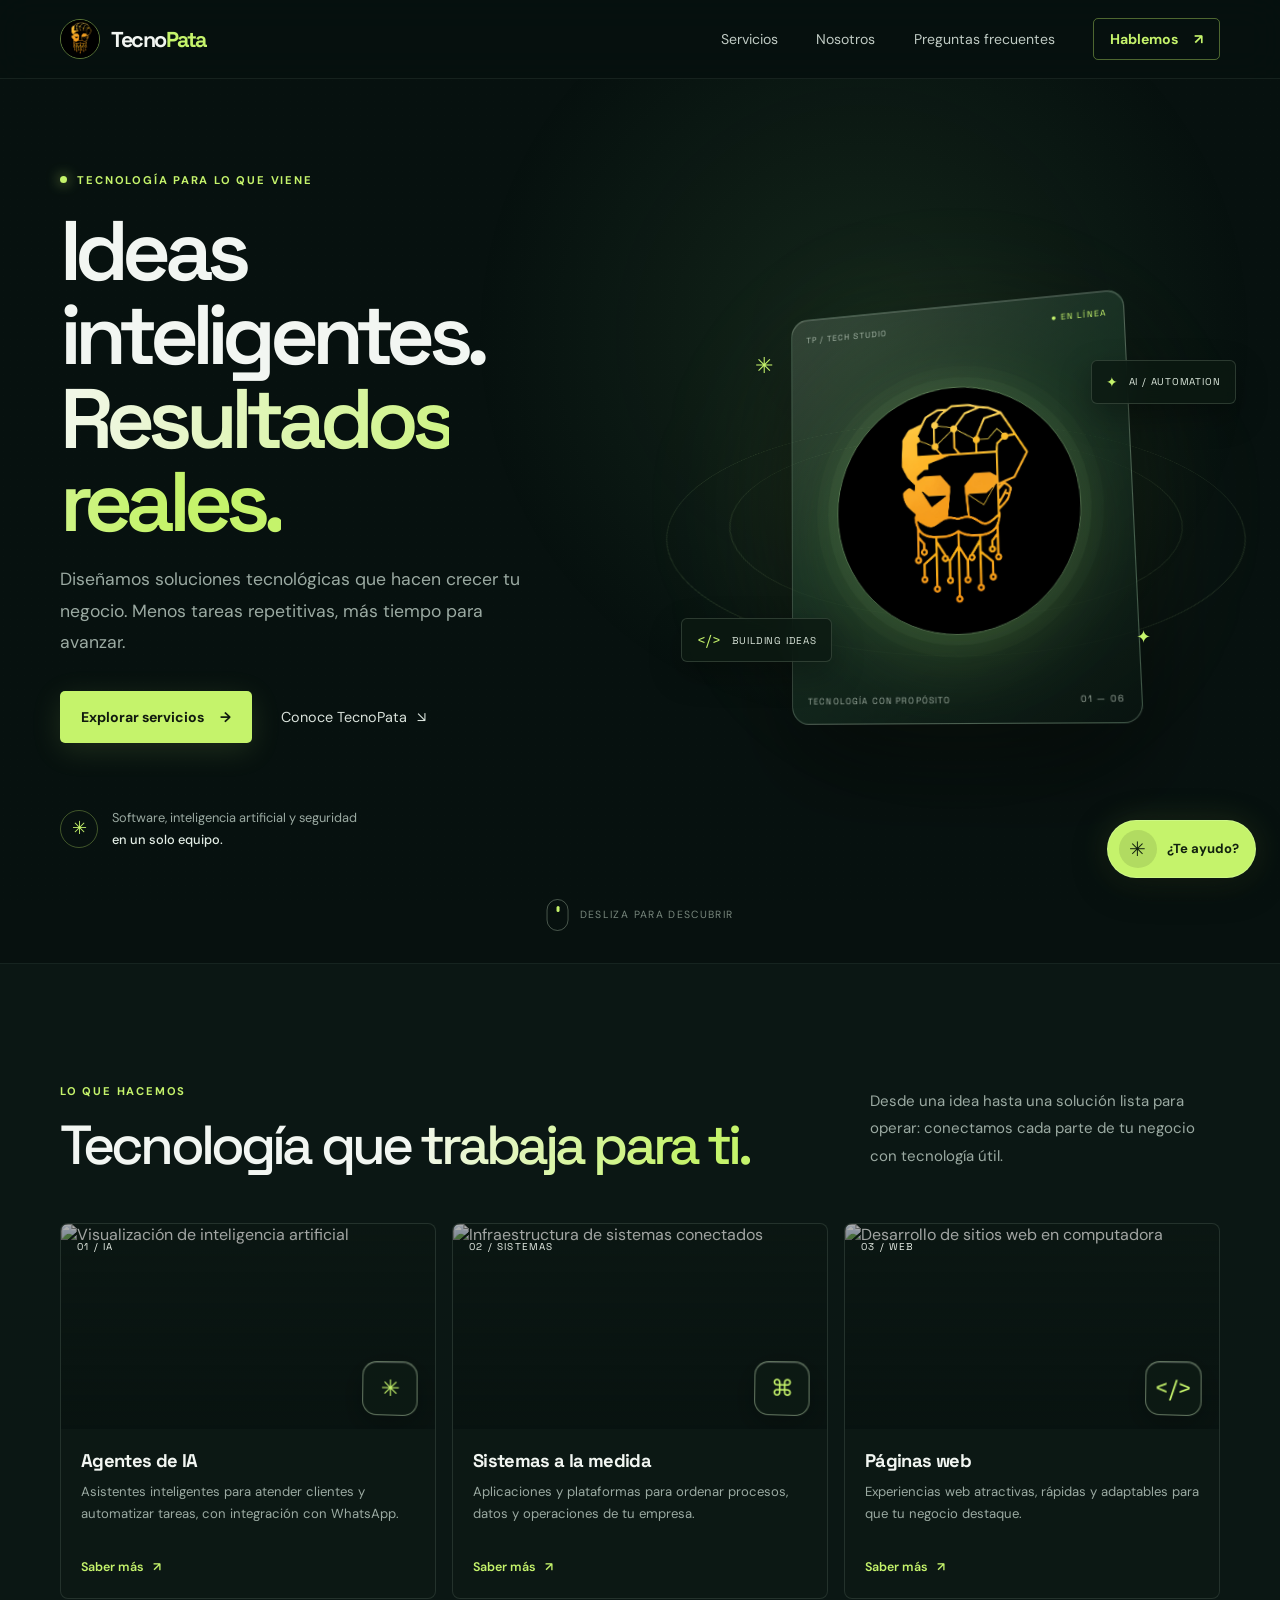
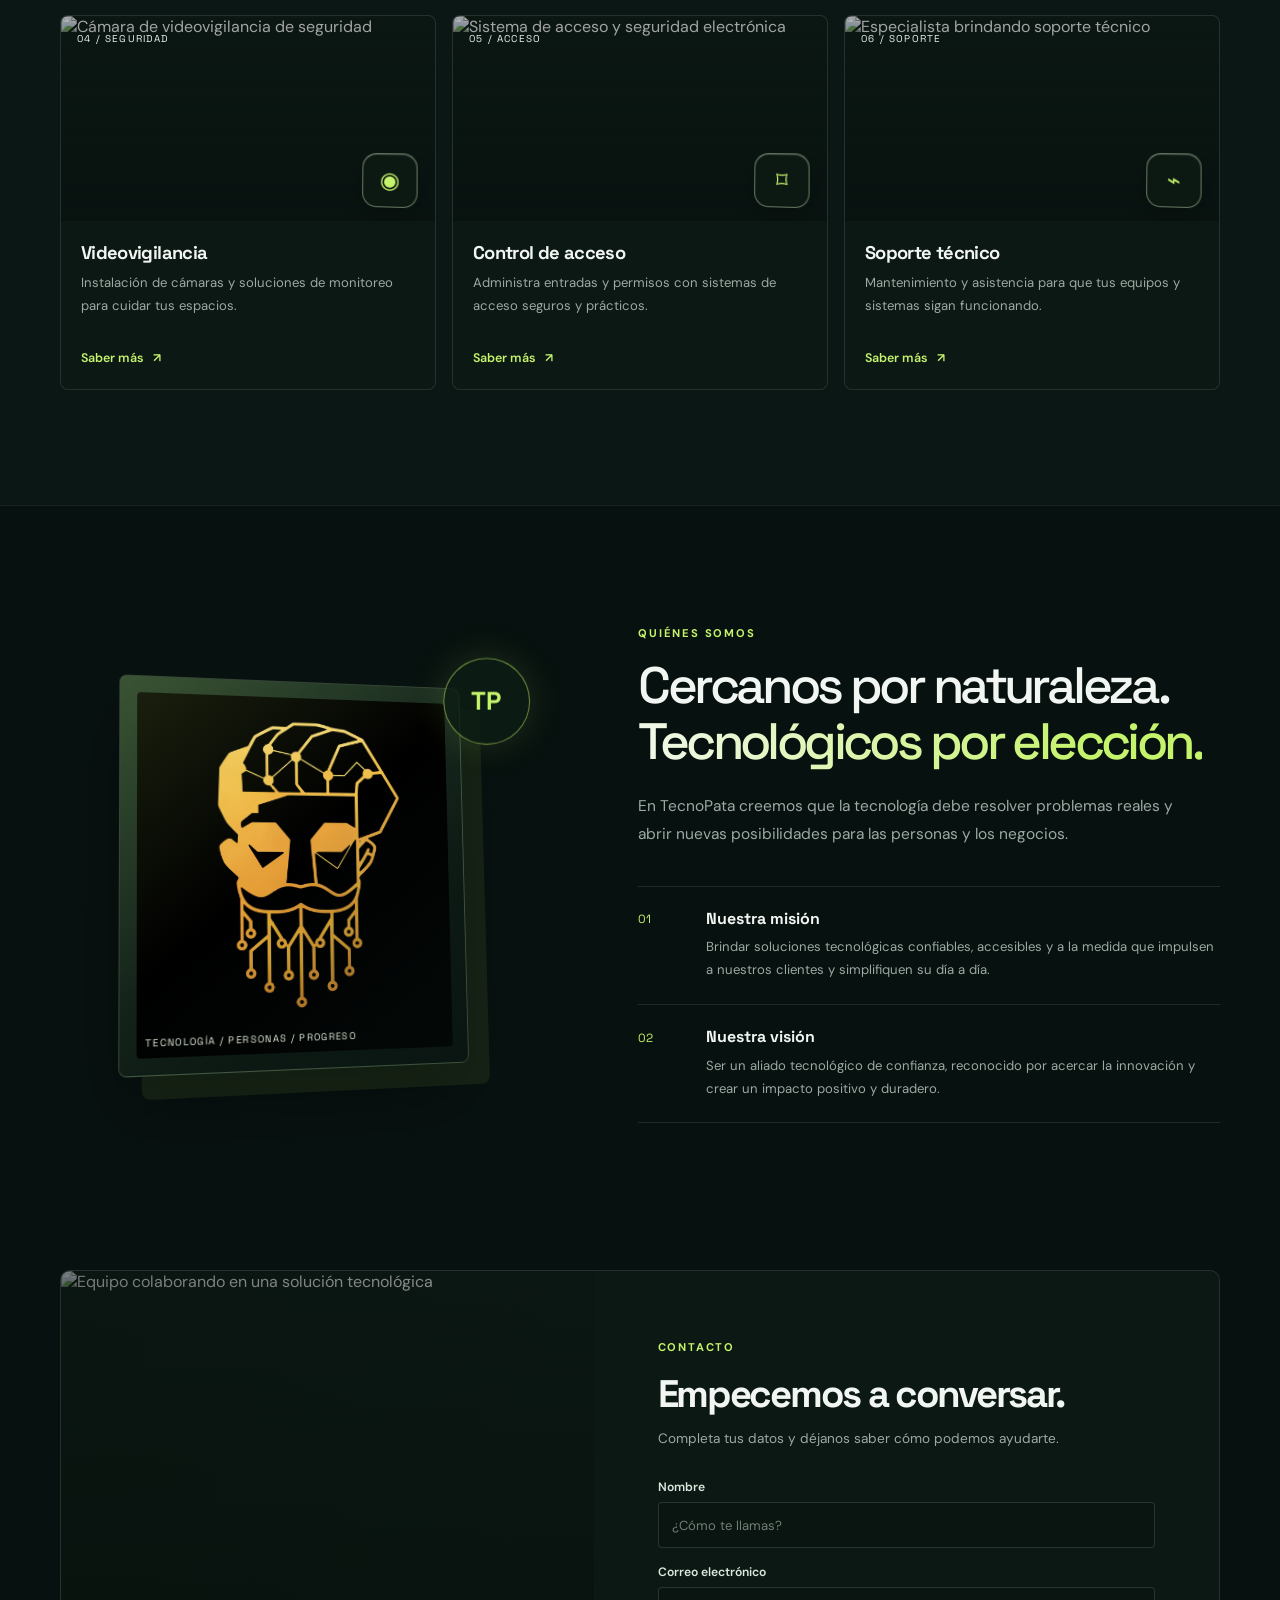
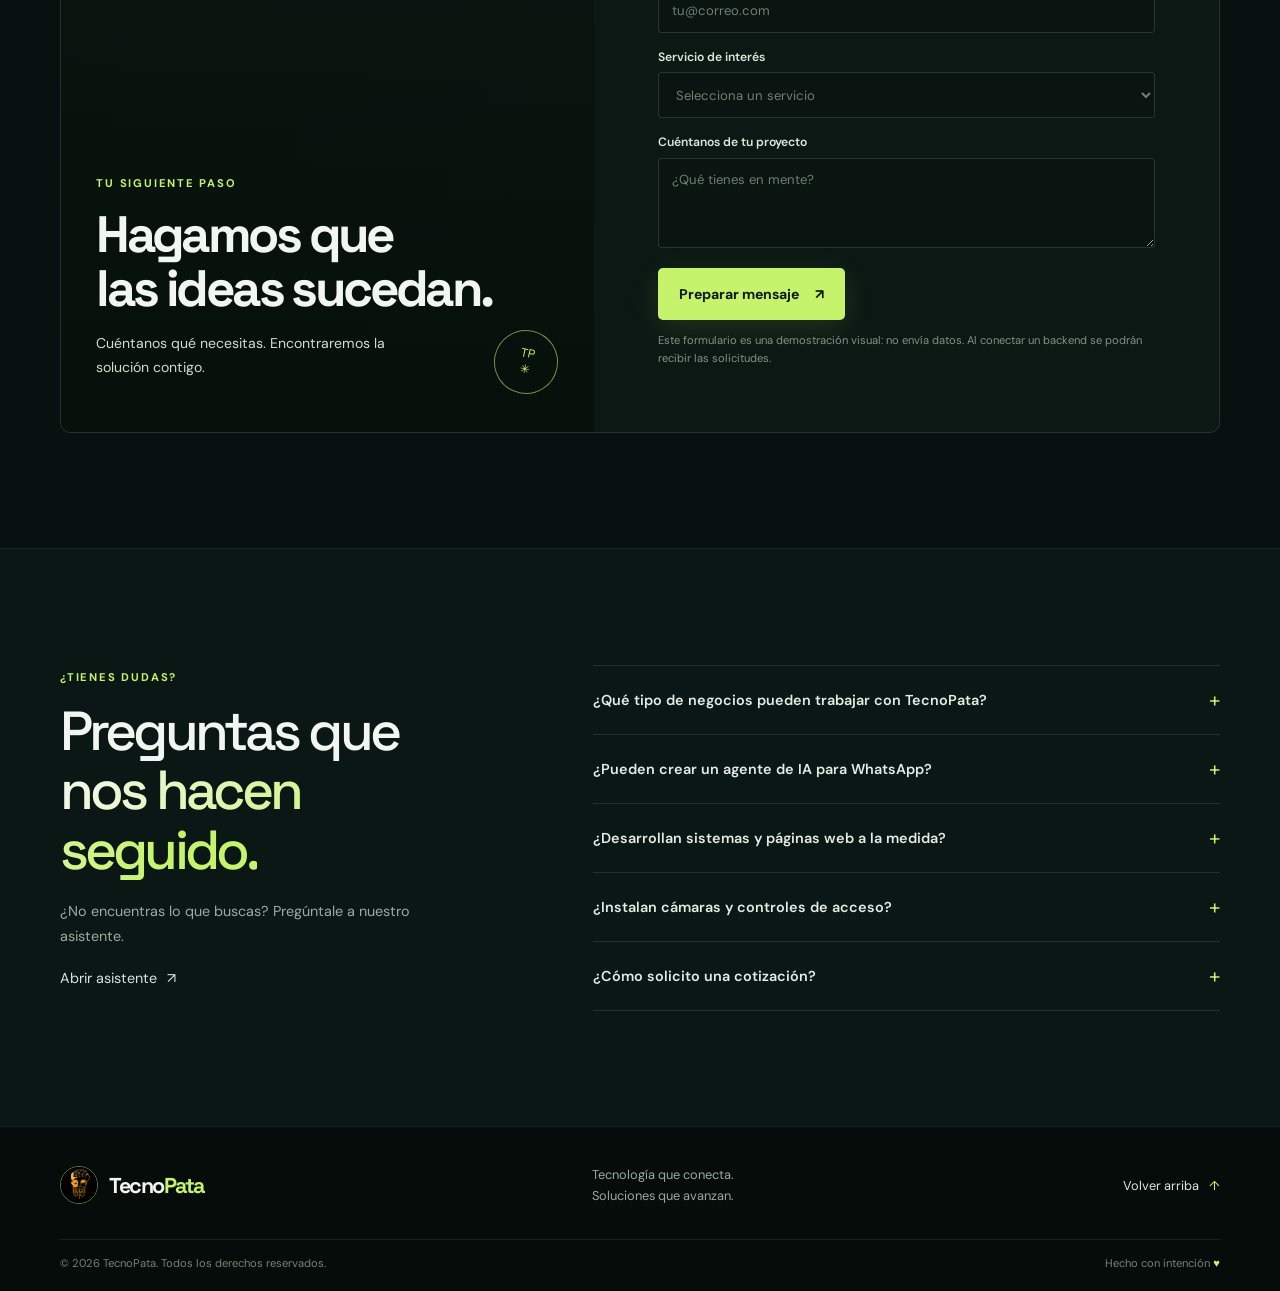
==== index.html @ 773d1e4f "Add files via upload" ====
<!DOCTYPE html>
<html lang="es">
<head>
    <meta charset="UTF-8">
    <meta name="viewport" content="width=device-width, initial-scale=1.0">
    <meta name="theme-color" content="#07110f">
    <meta name="description" content="TecnoPata crea soluciones tecnológicas a la medida: agentes de IA, sistemas, páginas web, videovigilancia, control de acceso y soporte técnico.">
    <title>TecnoPata | Tecnología que impulsa tu negocio</title>
    <link rel="icon" type="image/jpeg" href="src/Logo.jpeg">
    <link rel="preconnect" href="https://fonts.googleapis.com">
    <link rel="preconnect" href="https://fonts.gstatic.com" crossorigin>
    <link href="https://fonts.googleapis.com/css2?family=DM+Sans:wght@400;500;600;700&family=Space+Grotesk:wght@400;500;600;700&display=swap" rel="stylesheet">
    <link rel="stylesheet" href="css/styles.css">
    <script src="js/main.js" defer></script>
</head>
<body>
    <header class="site-header" id="inicio">
        <nav class="nav container" aria-label="Navegación principal">
            <a class="brand" href="#inicio" aria-label="TecnoPata, inicio">
                <img src="src/Logo.jpeg" alt="" width="42" height="42">
                <span>Tecno<span class="brand-accent">Pata</span></span>
            </a>
            <button class="menu-toggle" type="button" aria-label="Abrir menú" aria-expanded="false" aria-controls="nav-links">
                <span></span><span></span>
            </button>
            <div class="nav-links" id="nav-links">
                <a href="#servicios">Servicios</a>
                <a href="#nosotros">Nosotros</a>
                <a href="#faq">Preguntas frecuentes</a>
                <a class="button button-small button-outline" href="#contacto">Hablemos <span aria-hidden="true">↗</span></a>
            </div>
        </nav>
    </header>

    <main>
        <section class="hero section-pad" aria-labelledby="hero-title">
            <div class="hero-grid container">
                <div class="hero-copy reveal">
                    <span class="eyebrow"><span class="status-dot"></span> Tecnología para lo que viene</span>
                    <h1 id="hero-title">Ideas inteligentes.<br><span class="text-gradient">Resultados reales.</span></h1>
                    <p class="hero-description">Diseñamos soluciones tecnológicas que hacen crecer tu negocio. Menos tareas repetitivas, más tiempo para avanzar.</p>
                    <div class="hero-actions">
                        <a class="button button-primary" href="#servicios">Explorar servicios <span aria-hidden="true">→</span></a>
                        <a class="text-link" href="#nosotros">Conoce TecnoPata <span aria-hidden="true">↘</span></a>
                    </div>
                    <div class="hero-proof">
                        <span class="proof-icon" aria-hidden="true">✳</span>
                        <p>Software, inteligencia artificial y seguridad<br><strong>en un solo equipo.</strong></p>
                    </div>
                </div>

                <div class="hero-art reveal" aria-label="Logo de TecnoPata con efecto tridimensional">
                    <div class="hero-orbit orbit-one"></div>
                    <div class="hero-orbit orbit-two"></div>
                    <div class="hero-glow"></div>
                    <div class="hero-logo-card tilt-card">
                        <div class="logo-card-top"><span>TP / TECH STUDIO</span><span class="live-indicator">● EN LÍNEA</span></div>
                        <img class="hero-logo" src="src/Logo.jpeg" alt="Logo de TecnoPata">
                        <div class="logo-card-bottom"><span>TECNOLOGÍA CON PROPÓSITO</span><span>01 — 06</span></div>
                    </div>
                    <div class="floating-tag tag-ai"><span>✦</span> AI / AUTOMATION</div>
                    <div class="floating-tag tag-code"><span>&lt;/&gt;</span> BUILDING IDEAS</div>
                    <span class="hero-spark spark-one" aria-hidden="true">✳</span>
                    <span class="hero-spark spark-two" aria-hidden="true">✦</span>
                </div>
            </div>
            <a class="scroll-cue" href="#servicios"><span></span> Desliza para descubrir</a>
        </section>

        <section class="services section-pad" id="servicios" aria-labelledby="services-title">
            <div class="container">
                <div class="section-heading reveal">
                    <div>
                        <span class="eyebrow">Lo que hacemos</span>
                        <h2 id="services-title">Tecnología que <span class="text-gradient">trabaja para ti.</span></h2>
                    </div>
                    <p>Desde una idea hasta una solución lista para operar: conectamos cada parte de tu negocio con tecnología útil.</p>
                </div>

                <div class="service-grid">
                    <article class="service-card reveal">
                        <div class="service-image image-ai">
                            <img src="https://images.unsplash.com/photo-1677442136019-21780ecad995?auto=format&amp;fit=crop&amp;w=900&amp;q=85" alt="Visualización de inteligencia artificial" loading="lazy">
                            <span class="image-index">01 / IA</span>
                            <span class="service-symbol" aria-hidden="true">✳</span>
                        </div>
                        <div class="service-info"><h3>Agentes de IA</h3><p>Asistentes inteligentes para atender clientes y automatizar tareas, con integración con WhatsApp.</p><a href="#contacto" aria-label="Consultar sobre agentes de IA">Saber más <span>↗</span></a></div>
                    </article>
                    <article class="service-card reveal">
                        <div class="service-image image-systems">
                            <img src="https://images.unsplash.com/photo-1558494949-ef010cbdcc31?auto=format&amp;fit=crop&amp;w=900&amp;q=85" alt="Infraestructura de sistemas conectados" loading="lazy">
                            <span class="image-index">02 / SISTEMAS</span>
                            <span class="service-symbol" aria-hidden="true">⌘</span>
                        </div>
                        <div class="service-info"><h3>Sistemas a la medida</h3><p>Aplicaciones y plataformas para ordenar procesos, datos y operaciones de tu empresa.</p><a href="#contacto" aria-label="Consultar sobre sistemas">Saber más <span>↗</span></a></div>
                    </article>
                    <article class="service-card reveal">
                        <div class="service-image image-web">
                            <img src="https://images.unsplash.com/photo-1498050108023-c5249f4df085?auto=format&amp;fit=crop&amp;w=900&amp;q=85" alt="Desarrollo de sitios web en computadora" loading="lazy">
                            <span class="image-index">03 / WEB</span>
                            <span class="service-symbol" aria-hidden="true">&lt;/&gt;</span>
                        </div>
                        <div class="service-info"><h3>Páginas web</h3><p>Experiencias web atractivas, rápidas y adaptables para que tu negocio destaque.</p><a href="#contacto" aria-label="Consultar sobre páginas web">Saber más <span>↗</span></a></div>
                    </article>
                    <article class="service-card reveal">
                        <div class="service-image image-cameras">
                            <img src="https://images.unsplash.com/photo-1557597774-9d273605dfa9?auto=format&amp;fit=crop&amp;w=900&amp;q=85" alt="Cámara de videovigilancia de seguridad" loading="lazy">
                            <span class="image-index">04 / SEGURIDAD</span>
                            <span class="service-symbol" aria-hidden="true">◉</span>
                        </div>
                        <div class="service-info"><h3>Videovigilancia</h3><p>Instalación de cámaras y soluciones de monitoreo para cuidar tus espacios.</p><a href="#contacto" aria-label="Consultar sobre videovigilancia">Saber más <span>↗</span></a></div>
                    </article>
                    <article class="service-card reveal">
                        <div class="service-image image-access">
                            <img src="https://images.unsplash.com/photo-1558008258-3256797b43f3?auto=format&amp;fit=crop&amp;w=900&amp;q=85" alt="Sistema de acceso y seguridad electrónica" loading="lazy">
                            <span class="image-index">05 / ACCESO</span>
                            <span class="service-symbol" aria-hidden="true">⌑</span>
                        </div>
                        <div class="service-info"><h3>Control de acceso</h3><p>Administra entradas y permisos con sistemas de acceso seguros y prácticos.</p><a href="#contacto" aria-label="Consultar sobre control de acceso">Saber más <span>↗</span></a></div>
                    </article>
                    <article class="service-card reveal">
                        <div class="service-image image-support">
                            <img src="https://images.unsplash.com/photo-1581092918056-0c4c3acd3789?auto=format&amp;fit=crop&amp;w=900&amp;q=85" alt="Especialista brindando soporte técnico" loading="lazy">
                            <span class="image-index">06 / SOPORTE</span>
                            <span class="service-symbol" aria-hidden="true">⌁</span>
                        </div>
                        <div class="service-info"><h3>Soporte técnico</h3><p>Mantenimiento y asistencia para que tus equipos y sistemas sigan funcionando.</p><a href="#contacto" aria-label="Consultar sobre soporte técnico">Saber más <span>↗</span></a></div>
                    </article>
                </div>
            </div>
        </section>

        <section class="about section-pad" id="nosotros" aria-labelledby="about-title">
            <div class="container about-grid">
                <div class="about-visual reveal">
                    <div class="about-image-frame">
                        <img src="src/Logo.jpeg" alt="Identidad de TecnoPata">
                        <span class="about-image-caption">TECNOLOGÍA / PERSONAS / PROGRESO</span>
                    </div>
                    <span class="about-orbit-mark" aria-hidden="true">TP</span>
                </div>
                <div class="about-copy reveal">
                    <span class="eyebrow">Quiénes somos</span>
                    <h2 id="about-title">Cercanos por naturaleza.<br><span class="text-gradient">Tecnológicos por elección.</span></h2>
                    <p class="about-intro">En TecnoPata creemos que la tecnología debe resolver problemas reales y abrir nuevas posibilidades para las personas y los negocios.</p>
                    <div class="purpose-list">
                        <article class="purpose-card">
                            <span class="purpose-number">01</span>
                            <div><h3>Nuestra misión</h3><p>Brindar soluciones tecnológicas confiables, accesibles y a la medida que impulsen a nuestros clientes y simplifiquen su día a día.</p></div>
                        </article>
                        <article class="purpose-card">
                            <span class="purpose-number">02</span>
                            <div><h3>Nuestra visión</h3><p>Ser un aliado tecnológico de confianza, reconocido por acercar la innovación y crear un impacto positivo y duradero.</p></div>
                        </article>
                    </div>
                </div>
            </div>
        </section>

        <section class="contact section-pad" id="contacto" aria-labelledby="contact-title">
            <div class="container">
                <div class="contact-panel">
                    <div class="contact-visual">
                        <img src="https://images.unsplash.com/photo-1521737711867-e3b97375f902?auto=format&amp;fit=crop&amp;w=1200&amp;q=85" alt="Equipo colaborando en una solución tecnológica" loading="lazy">
                        <div class="contact-visual-overlay"></div>
                        <div class="contact-visual-copy"><span class="eyebrow">Tu siguiente paso</span><h2>Hagamos que<br>las ideas sucedan.</h2><p>Cuéntanos qué necesitas. Encontraremos la solución contigo.</p><span class="contact-stamp" aria-hidden="true">TP<br>✳</span></div>
                    </div>
                    <div class="contact-form-wrap">
                        <span class="eyebrow">Contacto</span>
                        <h2 id="contact-title">Empecemos a conversar.</h2>
                        <p class="form-intro">Completa tus datos y déjanos saber cómo podemos ayudarte.</p>
                        <form id="contact-form">
                            <label for="contact-name">Nombre</label>
                            <input id="contact-name" name="name" type="text" autocomplete="name" placeholder="¿Cómo te llamas?" required>
                            <label for="contact-email">Correo electrónico</label>
                            <input id="contact-email" name="email" type="email" autocomplete="email" placeholder="tu@correo.com" required>
                            <label for="contact-service">Servicio de interés</label>
                            <select id="contact-service" name="service" required>
                                <option value="" selected disabled>Selecciona un servicio</option>
                                <option>Agentes de IA y WhatsApp</option>
                                <option>Sistemas a la medida</option>
                                <option>Páginas web</option>
                                <option>Cámaras de videovigilancia</option>
                                <option>Control de acceso</option>
                                <option>Soporte técnico</option>
                                <option>Otro proyecto</option>
                            </select>
                            <label for="contact-message">Cuéntanos de tu proyecto</label>
                            <textarea id="contact-message" name="message" rows="3" placeholder="¿Qué tienes en mente?" required></textarea>
                            <button class="button button-primary form-submit" type="submit">Preparar mensaje <span aria-hidden="true">↗</span></button>
                            <p class="form-status" id="form-status" role="status" aria-live="polite">Este formulario es una demostración visual: no envía datos. Al conectar un backend se podrán recibir las solicitudes.</p>
                        </form>
                    </div>
                </div>
            </div>
        </section>

        <section class="faq section-pad" id="faq" aria-labelledby="faq-title">
            <div class="container faq-grid">
                <div class="faq-heading reveal">
                    <span class="eyebrow">¿Tienes dudas?</span>
                    <h2 id="faq-title">Preguntas que<br><span class="text-gradient">nos hacen seguido.</span></h2>
                    <p>¿No encuentras lo que buscas? Pregúntale a nuestro asistente.</p>
                    <button class="text-link ask-agent" type="button">Abrir asistente <span aria-hidden="true">↗</span></button>
                </div>
                <div class="faq-list reveal">
                    <details class="faq-item"><summary>¿Qué tipo de negocios pueden trabajar con TecnoPata?<span aria-hidden="true">+</span></summary><p>Trabajamos con personas, pequeños negocios y empresas que buscan incorporar tecnología, automatizar tareas o mejorar su seguridad.</p></details>
                    <details class="faq-item"><summary>¿Pueden crear un agente de IA para WhatsApp?<span aria-hidden="true">+</span></summary><p>Sí. Diseñamos agentes conversacionales y flujos de atención que pueden integrarse con WhatsApp. El alcance depende de tus necesidades y de las cuentas y servicios que se conecten.</p></details>
                    <details class="faq-item"><summary>¿Desarrollan sistemas y páginas web a la medida?<span aria-hidden="true">+</span></summary><p>Sí. Podemos ayudarte a definir y construir un sitio web o un sistema adaptado a los procesos y objetivos de tu proyecto.</p></details>
                    <details class="faq-item"><summary>¿Instalan cámaras y controles de acceso?<span aria-hidden="true">+</span></summary><p>Sí. Ofrecemos soluciones de videovigilancia y control de acceso. La recomendación depende de las características del espacio y la cobertura requerida.</p></details>
                    <details class="faq-item"><summary>¿Cómo solicito una cotización?<span aria-hidden="true">+</span></summary><p>Usa el formulario de contacto y cuéntanos qué necesitas. Revisaremos los detalles del proyecto para orientarte sobre los siguientes pasos.</p></details>
                </div>
            </div>
        </section>
    </main>

    <footer class="site-footer">
        <div class="container footer-main">
            <a class="brand footer-brand" href="#inicio">
                <img src="src/Logo.jpeg" alt="" width="42" height="42">
                <span>Tecno<span class="brand-accent">Pata</span></span>
            </a>
            <p>Tecnología que conecta.<br>Soluciones que avanzan.</p>
            <a class="back-top" href="#inicio">Volver arriba <span aria-hidden="true">↑</span></a>
        </div>
        <div class="container footer-bottom"><span>© <span id="current-year">2026</span> TecnoPata. Todos los derechos reservados.</span><span>Hecho con intención <span class="footer-heart" aria-label="cariño">♥</span></span></div>
    </footer>

    <aside class="chat-widget" aria-label="Asistente de TecnoPata">
        <section class="chat-panel" id="chat-panel" aria-labelledby="chat-title" hidden>
            <div class="chat-header">
                <div class="agent-avatar" aria-hidden="true">TP</div>
                <div><h2 id="chat-title">Asistente TecnoPata</h2><p><span class="status-dot"></span> Disponible para orientarte</p></div>
                <button class="chat-close" type="button" aria-label="Cerrar asistente">×</button>
            </div>
            <div class="chat-messages" id="chat-messages" aria-live="polite">
                <div class="chat-message agent-message">¡Hola! Soy el asistente informativo de TecnoPata. Puedo orientarte sobre nuestros servicios, IA, páginas web, seguridad y soporte. ¿Qué te gustaría saber?</div>
            </div>
            <div class="chat-suggestions" aria-label="Preguntas sugeridas">
                <button type="button" data-question="¿Qué servicios ofrecen?">Ver servicios</button>
                <button type="button" data-question="¿Cómo funciona el agente de IA?">Agentes de IA</button>
                <button type="button" data-question="¿Cómo solicito una cotización?">Cotización</button>
            </div>
            <form class="chat-form" id="chat-form">
                <label class="visually-hidden" for="chat-input">Escribe tu pregunta</label>
                <input id="chat-input" name="question" type="text" placeholder="Escribe tu pregunta..." autocomplete="off" required>
                <button type="submit" aria-label="Enviar pregunta">↑</button>
            </form>
            <p class="chat-disclaimer">Asistente informativo con respuestas predefinidas; no es una IA conectada a servicios externos.</p>
        </section>
        <button class="chat-launcher" type="button" aria-label="Abrir asistente de TecnoPata" aria-expanded="false" aria-controls="chat-panel">
            <span class="launcher-icon" aria-hidden="true">✳</span><span class="launcher-label">¿Te ayudo?</span>
        </button>
    </aside>
</body>
</html>
---- css/styles.css ----
:root {
    color-scheme: dark;
    --bg: #07110f;
    --bg-soft: #0b1714;
    --panel: #101f1a;
    --text: #f2f6f2;
    --muted: #9baaa2;
    --line: rgba(204, 232, 214, 0.12);
    --accent: #c5f36b;
    --accent-dark: #a8dd48;
    --font-body: "DM Sans", sans-serif;
    --font-display: "Space Grotesk", sans-serif;
}

* { box-sizing: border-box; }

html {
    scroll-behavior: smooth;
    scroll-padding-top: 5.5rem;
}

body {
    margin: 0;
    background: var(--bg);
    color: var(--text);
    font-family: var(--font-body);
    -webkit-font-smoothing: antialiased;
}

body::before {
    position: fixed;
    z-index: -1;
    inset: 0;
    background-image: radial-gradient(rgba(221, 255, 229, 0.055) 0.65px, transparent 0.65px);
    background-size: 7px 7px;
    content: "";
    opacity: 0.2;
    pointer-events: none;
}

a { color: inherit; text-decoration: none; }
button, input, select, textarea { font: inherit; }
button, a { -webkit-tap-highlight-color: transparent; }
img { max-width: 100%; }

.container { width: min(1160px, calc(100% - 3rem)); margin-inline: auto; }
.section-pad { padding-block: clamp(5rem, 9vw, 8.5rem); }
.visually-hidden { position: absolute; width: 1px; height: 1px; padding: 0; margin: -1px; overflow: hidden; clip: rect(0, 0, 0, 0); white-space: nowrap; border: 0; }

.site-header {
    position: sticky;
    z-index: 20;
    top: 0;
    border-bottom: 1px solid rgba(204, 232, 214, 0.08);
    background: rgba(7, 17, 15, 0.84);
    backdrop-filter: blur(18px);
}

.nav { display: flex; min-height: 78px; align-items: center; justify-content: space-between; }
.brand { display: inline-flex; align-items: center; gap: 0.7rem; font-family: var(--font-display); font-size: 1.35rem; font-weight: 700; letter-spacing: -0.07em; }
.brand img { width: 40px; height: 40px; border: 1px solid rgba(197, 243, 107, 0.45); border-radius: 50%; object-fit: cover; }
.brand-accent { color: var(--accent); }
.nav-links { display: flex; align-items: center; gap: clamp(1.4rem, 3vw, 2.6rem); color: #c0cbc4; font-size: 0.88rem; }
.nav-links > a:not(.button) { transition: color 180ms ease; }
.nav-links > a:not(.button):hover, .text-link:hover { color: var(--accent); }
.menu-toggle { display: none; }

.button { display: inline-flex; min-height: 52px; align-items: center; justify-content: center; gap: 1rem; padding: 0.85rem 1.25rem; border: 1px solid transparent; border-radius: 5px; font-size: 0.88rem; font-weight: 700; transition: transform 180ms ease, background 180ms ease, border-color 180ms ease; }
.button:hover { transform: translateY(-3px); }
.button-primary { background: var(--accent); color: #10190e; box-shadow: 0 7px 30px rgba(197, 243, 107, 0.13); }
.button-primary:hover { background: #d5ff87; }
.button-outline { border-color: rgba(197, 243, 107, 0.38); color: var(--accent); }
.button-outline:hover { border-color: var(--accent); background: rgba(197, 243, 107, 0.08); }
.button-small { min-height: 42px; padding: 0.6rem 1rem; }
.text-link { display: inline-flex; align-items: center; gap: 0.65rem; color: #d9e2db; font-size: 0.9rem; transition: color 180ms ease; }

.hero { position: relative; min-height: min(760px, calc(100svh - 78px)); display: grid; align-items: center; overflow: hidden; padding-top: 5.5rem; padding-bottom: 7rem; }
.hero::before { position: absolute; top: -10rem; right: 0; width: min(65vw, 58rem); aspect-ratio: 1; border-radius: 50%; background: radial-gradient(circle, rgba(80, 139, 80, 0.17), transparent 66%); content: ""; pointer-events: none; }
.hero-grid { position: relative; display: grid; grid-template-columns: 1.05fr 0.95fr; align-items: center; gap: 3rem; }
.eyebrow { display: inline-flex; align-items: center; gap: 0.65rem; color: var(--accent); font-size: 0.7rem; font-weight: 700; letter-spacing: 0.16em; text-transform: uppercase; }
.status-dot { display: inline-block; width: 7px; height: 7px; flex: 0 0 auto; border-radius: 50%; background: var(--accent); box-shadow: 0 0 13px rgba(197, 243, 107, 0.85); }
.hero h1, h2, h3, p { margin-top: 0; }
.hero h1 { margin-block: 1.4rem 1.2rem; font-family: var(--font-display); font-size: clamp(3.3rem, 6.6vw, 6rem); font-weight: 600; letter-spacing: -0.08em; line-height: 0.99; }
.text-gradient { background: linear-gradient(100deg, #f1f7e7 3%, var(--accent) 80%); -webkit-background-clip: text; background-clip: text; color: transparent; }
.hero-description { max-width: 490px; color: var(--muted); font-size: clamp(1rem, 1.5vw, 1.1rem); line-height: 1.8; }
.hero-actions { display: flex; flex-wrap: wrap; align-items: center; gap: 1.8rem; margin-top: 2rem; }
.hero-proof { display: flex; align-items: center; gap: 0.9rem; margin-top: 4rem; color: var(--muted); font-size: 0.8rem; line-height: 1.7; }
.hero-proof p { margin: 0; }
.hero-proof strong { color: #e3eee6; font-weight: 500; }
.proof-icon { display: grid; width: 38px; height: 38px; place-items: center; border: 1px solid rgba(197, 243, 107, 0.3); border-radius: 50%; color: var(--accent); font-size: 1.15rem; }

.hero-art { position: relative; display: grid; min-height: 465px; place-items: center; perspective: 1000px; }
.hero-glow { position: absolute; width: 65%; aspect-ratio: 1; border-radius: 50%; background: rgba(173, 223, 91, 0.13); filter: blur(70px); }
.hero-logo-card { position: relative; display: flex; width: min(350px, 72%); aspect-ratio: 0.83; flex-direction: column; justify-content: space-between; padding: 1rem; overflow: hidden; border: 1px solid rgba(221, 255, 220, 0.23); border-radius: 18px; background: linear-gradient(145deg, rgba(235, 250, 230, 0.14), rgba(29, 58, 41, 0.68) 42%, rgba(8, 19, 15, 0.92)); box-shadow: 0 38px 100px rgba(0, 0, 0, 0.5), inset 0 1px rgba(255, 255, 255, 0.15); transform: rotateY(-13deg) rotateX(7deg) rotateZ(-3deg); transform-style: preserve-3d; transition: transform 180ms ease-out; }
.hero-logo-card::before { position: absolute; inset: 0; background: linear-gradient(120deg, transparent 22%, rgba(255, 255, 255, 0.15) 48%, transparent 72%); content: ""; transform: translateX(-110%); animation: logo-sheen 7s ease-in-out 1s infinite; pointer-events: none; }
.logo-card-top, .logo-card-bottom { position: relative; z-index: 1; display: flex; justify-content: space-between; color: rgba(231, 245, 231, 0.64); font-family: var(--font-display); font-size: 0.55rem; letter-spacing: 0.13em; }
.live-indicator { color: var(--accent); }
.hero-logo { position: relative; z-index: 1; width: 79%; aspect-ratio: 1; align-self: center; border: 1px solid rgba(211, 255, 177, 0.32); border-radius: 50%; object-fit: cover; box-shadow: 0 20px 70px rgba(161, 238, 92, 0.17), 0 0 0 10px rgba(195, 240, 159, 0.035), 0 0 0 22px rgba(195, 240, 159, 0.025); transform: translateZ(45px); animation: logo-float 5s ease-in-out infinite; }
.hero-orbit { position: absolute; width: 84%; aspect-ratio: 1; border: 1px solid rgba(195, 240, 159, 0.12); border-radius: 50%; transform: rotateX(67deg) rotateZ(-20deg); }
.orbit-two { width: 106%; transform: rotateX(67deg) rotateZ(35deg); }
.floating-tag { position: absolute; z-index: 3; display: flex; align-items: center; gap: 0.6rem; padding: 0.75rem 0.9rem; border: 1px solid rgba(217, 242, 211, 0.16); border-radius: 6px; background: rgba(11, 25, 18, 0.82); box-shadow: 0 12px 32px rgba(0, 0, 0, 0.3); color: #dce8dc; font-family: var(--font-display); font-size: 0.62rem; letter-spacing: 0.08em; backdrop-filter: blur(10px); animation: tag-float 4s ease-in-out infinite; }
.floating-tag span { color: var(--accent); font-size: 0.9rem; }
.tag-ai { top: 18%; right: -3%; }
.tag-code { bottom: 17%; left: -2%; animation-delay: -2s; }
.hero-spark { position: absolute; color: var(--accent); }
.spark-one { top: 16%; left: 12%; font-size: 1.4rem; animation: spin 12s linear infinite; }
.spark-two { right: 13%; bottom: 20%; font-size: 1.1rem; animation: pulse 2s ease-in-out infinite alternate; }
.scroll-cue { position: absolute; bottom: 2rem; left: 50%; display: flex; align-items: center; gap: 0.7rem; color: #78877d; font-size: 0.65rem; letter-spacing: 0.13em; text-transform: uppercase; transform: translateX(-50%); }
.scroll-cue span { width: 22px; height: 32px; border: 1px solid rgba(221, 245, 216, 0.3); border-radius: 20px; }
.scroll-cue span::after { display: block; width: 3px; height: 6px; margin: 6px auto 0; border-radius: 2px; background: var(--accent); content: ""; animation: scroll-dot 1.4s ease-in-out infinite; }

.services { background: var(--bg-soft); border-block: 1px solid rgba(204, 232, 214, 0.06); }
.section-heading { display: flex; align-items: end; justify-content: space-between; gap: 2rem; margin-bottom: 3rem; }
.section-heading h2, .about h2, .faq h2 { margin-block: 1rem 0; font-family: var(--font-display); font-size: clamp(2.4rem, 4.3vw, 4rem); font-weight: 500; letter-spacing: -0.07em; line-height: 1.08; }
.section-heading > p { max-width: 350px; margin: 0 0 0.35rem; color: var(--muted); font-size: 0.94rem; line-height: 1.8; }
.service-grid { display: grid; grid-template-columns: repeat(3, 1fr); gap: 1rem; }
.service-card { min-width: 0; overflow: hidden; border: 1px solid var(--line); border-radius: 8px; background: #0c1814; transition: border-color 250ms ease, transform 250ms ease, box-shadow 250ms ease; }
.service-card:hover { border-color: rgba(197, 243, 107, 0.38); box-shadow: 0 20px 55px rgba(0, 0, 0, 0.25); transform: translateY(-7px); }
.service-image { position: relative; height: 205px; overflow: hidden; perspective: 700px; }
.service-image::after { position: absolute; inset: 0; background: linear-gradient(180deg, rgba(6, 16, 12, 0.12), rgba(7, 17, 15, 0.68)); content: ""; }
.service-image img { width: 100%; height: 100%; object-fit: cover; filter: saturate(0.65) brightness(0.78); transition: transform 700ms cubic-bezier(0.2, 0.7, 0.2, 1), filter 400ms ease; }
.service-card:hover .service-image img { filter: saturate(0.95) brightness(0.88); transform: scale(1.08) rotateY(-3deg); }
.image-index { position: absolute; z-index: 1; top: 1rem; left: 1rem; color: #ecf3eb; font-family: var(--font-display); font-size: 0.62rem; letter-spacing: 0.12em; }
.service-symbol { position: absolute; z-index: 1; right: 1.1rem; bottom: 0.8rem; display: grid; min-width: 53px; height: 53px; place-items: center; padding-inline: 0.5rem; border: 1px solid rgba(220, 248, 203, 0.42); border-radius: 14px; background: rgba(14, 28, 20, 0.65); box-shadow: 0 9px 30px rgba(0, 0, 0, 0.25), inset 0 1px rgba(255, 255, 255, 0.18); color: var(--accent); font-family: var(--font-display); font-size: 1.4rem; backdrop-filter: blur(9px); transform: rotateY(-14deg) rotateX(9deg) translateZ(18px); transition: transform 300ms ease; }
.service-card:hover .service-symbol { transform: rotateY(0) rotateX(0) translateY(-5px) translateZ(28px); }
.service-info { padding: 1.25rem 1.25rem 1.35rem; }
.service-info h3 { margin-bottom: 0.55rem; font-family: var(--font-display); font-size: 1.15rem; letter-spacing: -0.035em; }
.service-info p { min-height: 4.3em; margin-bottom: 1.1rem; color: var(--muted); font-size: 0.82rem; line-height: 1.7; }
.service-info a { display: inline-flex; gap: 0.55rem; color: var(--accent); font-size: 0.78rem; font-weight: 600; }

.about { overflow: hidden; }
.about-grid { display: grid; grid-template-columns: 0.9fr 1.1fr; align-items: center; gap: clamp(3rem, 8vw, 7.5rem); }
.about-visual { position: relative; display: grid; min-height: 440px; place-items: center; perspective: 800px; }
.about-image-frame { position: relative; width: min(350px, 78%); aspect-ratio: 0.9; padding: 1rem; overflow: hidden; border: 1px solid rgba(209, 243, 196, 0.19); border-radius: 8px; background: linear-gradient(145deg, #23392a, #0e1b14 72%); box-shadow: 22px 22px 0 rgba(197, 243, 107, 0.07), 0 35px 70px rgba(0, 0, 0, 0.3); transform: rotateY(10deg) rotateX(4deg); }
.about-image-frame::before { position: absolute; z-index: 1; inset: 0; background: linear-gradient(140deg, rgba(197, 243, 107, 0.14), transparent 47%, rgba(7, 17, 15, 0.54)); content: ""; pointer-events: none; }
.about-image-frame img { width: 100%; height: 100%; border-radius: 4px; object-fit: cover; filter: saturate(0.8); }
.about-image-caption { position: absolute; z-index: 2; right: 1.5rem; bottom: 1.5rem; left: 1.5rem; color: #e2eedb; font-family: var(--font-display); font-size: 0.6rem; letter-spacing: 0.14em; }
.about-orbit-mark { position: absolute; top: 4%; right: 4%; display: grid; width: 82px; height: 82px; place-items: center; border: 1px solid rgba(197, 243, 107, 0.5); border-radius: 50%; background: rgba(13, 29, 19, 0.8); box-shadow: 0 0 36px rgba(197, 243, 107, 0.14); color: var(--accent); font-family: var(--font-display); font-size: 1.5rem; font-weight: 700; transform: translateZ(45px); }
.about-copy h2 { font-size: clamp(2.3rem, 4vw, 3.65rem); }
.about-intro { max-width: 565px; margin-block: 1.5rem 2.3rem; color: var(--muted); font-size: 0.97rem; line-height: 1.8; }
.purpose-list { border-top: 1px solid var(--line); }
.purpose-card { display: grid; grid-template-columns: 52px 1fr; gap: 1rem; padding-block: 1.35rem; border-bottom: 1px solid var(--line); }
.purpose-number { padding-top: 0.2rem; color: var(--accent); font-family: var(--font-display); font-size: 0.74rem; }
.purpose-card h3 { margin-bottom: 0.45rem; font-family: var(--font-display); font-size: 1rem; }
.purpose-card p { max-width: 520px; margin-bottom: 0; color: var(--muted); font-size: 0.82rem; line-height: 1.75; }

.contact { padding-top: 2rem; }
.contact-panel { display: grid; grid-template-columns: 0.92fr 1.08fr; overflow: hidden; border: 1px solid var(--line); border-radius: 10px; background: #0c1814; }
.contact-visual { position: relative; min-height: 690px; overflow: hidden; }
.contact-visual > img { position: absolute; width: 100%; height: 100%; object-fit: cover; filter: saturate(0.65) brightness(0.7); }
.contact-visual-overlay { position: absolute; inset: 0; background: linear-gradient(180deg, rgba(5, 15, 10, 0.15), rgba(5, 15, 10, 0.85)), linear-gradient(90deg, rgba(8, 18, 12, 0.2), transparent); }
.contact-visual-copy { position: absolute; right: 2.2rem; bottom: 2.4rem; left: 2.2rem; }
.contact-visual-copy h2 { margin-block: 1rem; font-family: var(--font-display); font-size: clamp(2rem, 4vw, 3.2rem); letter-spacing: -0.07em; line-height: 1.05; }
.contact-visual-copy p { max-width: 330px; color: #d2ddd2; font-size: 0.88rem; line-height: 1.7; }
.contact-stamp { position: absolute; right: 0; bottom: 0; display: grid; width: 64px; height: 64px; place-content: center; border: 1px solid rgba(197, 243, 107, 0.57); border-radius: 50%; color: var(--accent); font-family: var(--font-display); font-size: 0.75rem; line-height: 1.3; text-align: center; transform: rotate(12deg); }
.contact-form-wrap { padding: clamp(2rem, 5vw, 4rem); }
.contact-form-wrap > h2 { margin-block: 0.8rem 0.55rem; font-family: var(--font-display); font-size: clamp(1.7rem, 3vw, 2.4rem); letter-spacing: -0.06em; }
.form-intro { margin-bottom: 1.8rem; color: var(--muted); font-size: 0.85rem; line-height: 1.7; }
#contact-form { display: grid; }
#contact-form label { margin-bottom: 0.45rem; color: #dce7dd; font-size: 0.76rem; font-weight: 600; }
#contact-form input, #contact-form select, #contact-form textarea { width: 100%; min-height: 46px; margin-bottom: 1rem; padding: 0.75rem 0.85rem; border: 1px solid rgba(204, 232, 214, 0.15); border-radius: 4px; outline: none; background: #0a1511; color: var(--text); font-size: 0.82rem; transition: border-color 180ms ease, box-shadow 180ms ease; }
#contact-form input::placeholder, #contact-form textarea::placeholder { color: #6f7f74; }
#contact-form select:invalid { color: #6f7f74; }
#contact-form select option { color: var(--text); background: #0a1511; }
#contact-form textarea { min-height: 90px; resize: vertical; }
#contact-form input:focus, #contact-form select:focus, #contact-form textarea:focus { border-color: rgba(197, 243, 107, 0.68); box-shadow: 0 0 0 3px rgba(197, 243, 107, 0.08); }
.form-submit { justify-self: start; margin-top: 0.25rem; cursor: pointer; }
.form-status { min-height: 2.5em; margin: 0.8rem 0 0; color: #839187; font-size: 0.7rem; line-height: 1.6; }
.form-status.is-success { color: var(--accent); }
.form-status.is-error { color: #ffb4a8; }

.faq { background: var(--bg-soft); border-block: 1px solid rgba(204, 232, 214, 0.06); }
.faq-grid { display: grid; grid-template-columns: 0.8fr 1.2fr; gap: clamp(3rem, 9vw, 9rem); }
.faq h2 { font-size: clamp(2.5rem, 4.3vw, 3.7rem); }
.faq-heading > p { margin-block: 1.2rem; color: var(--muted); font-size: 0.9rem; line-height: 1.7; }
.ask-agent { padding: 0; border: 0; background: none; cursor: pointer; }
.faq-list { border-top: 1px solid var(--line); }
.faq-item { border-bottom: 1px solid var(--line); }
.faq-item summary { display: flex; min-height: 68px; align-items: center; justify-content: space-between; gap: 1rem; color: #e4ece5; font-size: 0.9rem; font-weight: 600; cursor: pointer; list-style: none; }
.faq-item summary::-webkit-details-marker { display: none; }
.faq-item summary span { color: var(--accent); font-size: 1.3rem; font-weight: 400; transition: transform 200ms ease; }
.faq-item[open] summary span { transform: rotate(45deg); }
.faq-item p { max-width: 640px; margin: -0.2rem 2rem 1.3rem 0; color: var(--muted); font-size: 0.83rem; line-height: 1.8; }

.site-footer { padding-top: 2.3rem; background: #050c0a; }
.footer-main { display: flex; align-items: center; justify-content: space-between; gap: 2rem; padding-bottom: 2rem; }
.footer-brand img { width: 38px; height: 38px; }
.footer-main > p { margin: 0; color: var(--muted); font-size: 0.8rem; line-height: 1.7; }
.back-top { display: inline-flex; gap: 0.65rem; color: #dce7dd; font-size: 0.8rem; }
.back-top span { color: var(--accent); }
.footer-bottom { display: flex; justify-content: space-between; gap: 1rem; padding-block: 1rem 1.3rem; border-top: 1px solid rgba(204, 232, 214, 0.1); color: #758278; font-size: 0.7rem; }
.footer-heart { color: var(--accent); }

.chat-widget { position: fixed; z-index: 30; right: 1.5rem; bottom: 1.4rem; display: grid; justify-items: end; gap: 0.8rem; }
.chat-launcher { display: flex; min-height: 58px; align-items: center; gap: 0.65rem; padding: 0.55rem 1rem 0.55rem 0.65rem; border: 1px solid rgba(221, 255, 185, 0.34); border-radius: 50px; background: var(--accent); box-shadow: 0 8px 35px rgba(0, 0, 0, 0.35), 0 0 35px rgba(197, 243, 107, 0.13); color: #11200e; cursor: pointer; transition: transform 180ms ease, box-shadow 180ms ease; }
.chat-launcher:hover { box-shadow: 0 12px 40px rgba(0, 0, 0, 0.4), 0 0 45px rgba(197, 243, 107, 0.25); transform: translateY(-3px); }
.launcher-icon { display: grid; width: 38px; height: 38px; place-items: center; border-radius: 50%; background: rgba(7, 17, 15, 0.1); font-size: 1.25rem; }
.launcher-label { font-size: 0.82rem; font-weight: 700; }
.chat-panel { display: flex; width: min(370px, calc(100vw - 2rem)); height: min(545px, calc(100svh - 110px)); flex-direction: column; overflow: hidden; border: 1px solid rgba(197, 243, 107, 0.24); border-radius: 12px; background: #0b1712; box-shadow: 0 22px 75px rgba(0, 0, 0, 0.55); animation: chat-enter 220ms ease-out both; }
.chat-panel[hidden] { display: none; }
.chat-header { display: flex; align-items: center; gap: 0.75rem; padding: 1rem; border-bottom: 1px solid var(--line); background: #102019; }
.agent-avatar { display: grid; width: 40px; height: 40px; flex: 0 0 auto; place-items: center; border: 1px solid rgba(197, 243, 107, 0.45); border-radius: 50%; background: #1b3020; color: var(--accent); font-family: var(--font-display); font-size: 0.75rem; font-weight: 700; }
.chat-header h2 { margin: 0 0 0.25rem; font-family: var(--font-display); font-size: 0.88rem; }
.chat-header p { display: flex; align-items: center; gap: 0.4rem; margin: 0; color: var(--muted); font-size: 0.67rem; }
.chat-header .status-dot { width: 6px; height: 6px; }
.chat-close { margin-left: auto; border: 0; background: none; color: #a8b6ac; font-size: 1.5rem; cursor: pointer; }
.chat-messages { display: flex; flex: 1; flex-direction: column; gap: 0.75rem; padding: 1rem; overflow-y: auto; }
.chat-message { max-width: 88%; padding: 0.75rem 0.85rem; border-radius: 10px; font-size: 0.78rem; line-height: 1.65; white-space: pre-line; }
.agent-message { align-self: flex-start; border: 1px solid rgba(204, 232, 214, 0.1); border-bottom-left-radius: 2px; background: #13221a; color: #e0eae1; }
.user-message { align-self: flex-end; border-bottom-right-radius: 2px; background: var(--accent); color: #15200f; }
.chat-suggestions { display: flex; flex-wrap: wrap; gap: 0.4rem; padding: 0 0.85rem 0.65rem; }
.chat-suggestions button { padding: 0.45rem 0.6rem; border: 1px solid rgba(197, 243, 107, 0.3); border-radius: 30px; background: transparent; color: #d5e4d6; font-size: 0.65rem; cursor: pointer; }
.chat-suggestions button:hover { background: rgba(197, 243, 107, 0.1); }
.chat-form { display: flex; gap: 0.5rem; padding: 0.7rem; border-top: 1px solid var(--line); }
.chat-form input { min-width: 0; flex: 1; padding: 0.7rem 0.8rem; border: 1px solid rgba(204, 232, 214, 0.14); border-radius: 5px; outline: 0; background: #07110f; color: var(--text); font-size: 0.78rem; }
.chat-form input:focus { border-color: rgba(197, 243, 107, 0.55); }
.chat-form button { width: 40px; border: 0; border-radius: 5px; background: var(--accent); color: #12200f; font-size: 1.15rem; font-weight: 700; cursor: pointer; }
.chat-disclaimer { margin: 0; padding: 0.3rem 0.75rem 0.65rem; color: #829087; font-size: 0.59rem; line-height: 1.5; text-align: center; }

.reveal { transition: opacity 650ms ease, transform 650ms cubic-bezier(0.2, 0.7, 0.2, 1); }
.js-enabled .reveal:not(.is-visible) { opacity: 0; transform: translateY(22px); }
.reveal.is-visible { opacity: 1; transform: translateY(0); }
.service-card:nth-child(2), .purpose-card:nth-child(2) { transition-delay: 80ms; }
.service-card:nth-child(3) { transition-delay: 130ms; }
.service-card:nth-child(4) { transition-delay: 50ms; }
.service-card:nth-child(5) { transition-delay: 100ms; }
.service-card:nth-child(6) { transition-delay: 150ms; }

@keyframes logo-float { 0%, 100% { transform: translateZ(45px) translateY(0) rotateY(-4deg); } 50% { transform: translateZ(45px) translateY(-9px) rotateY(4deg); } }
@keyframes logo-sheen { 0%, 58% { transform: translateX(-110%); } 78%, 100% { transform: translateX(110%); } }
@keyframes tag-float { 0%, 100% { translate: 0 0; } 50% { translate: 0 -8px; } }
@keyframes spin { to { rotate: 360deg; } }
@keyframes pulse { from { opacity: 0.45; scale: 0.8; } to { opacity: 1; scale: 1.12; } }
@keyframes scroll-dot { 0% { opacity: 0; transform: translateY(0); } 35% { opacity: 1; } 100% { opacity: 0; transform: translateY(9px); } }
@keyframes chat-enter { from { opacity: 0; transform: translateY(10px) scale(0.98); } to { opacity: 1; transform: translateY(0) scale(1); } }

@media (max-width: 900px) {
    .hero-grid { grid-template-columns: 1fr 0.85fr; gap: 1rem; }
    .hero h1 { font-size: clamp(3.2rem, 8vw, 5rem); }
    .hero-art { min-height: 390px; }
    .service-grid { grid-template-columns: repeat(2, 1fr); }
    .about-grid { gap: 2.5rem; }
    .contact-panel { grid-template-columns: 0.8fr 1.2fr; }
    .contact-visual { min-height: 640px; }
}

@media (max-width: 680px) {
    .container { width: min(100% - 2rem, 520px); }
    .nav { min-height: 68px; }
    .brand { font-size: 1.22rem; }
    .brand img { width: 36px; height: 36px; }
    .menu-toggle { display: flex; width: 42px; height: 42px; flex-direction: column; align-items: center; justify-content: center; gap: 6px; border: 1px solid var(--line); border-radius: 5px; background: transparent; cursor: pointer; }
    .menu-toggle span { width: 17px; height: 1px; background: var(--text); transition: transform 180ms ease; }
    .menu-toggle[aria-expanded="true"] span:first-child { transform: translateY(3.5px) rotate(45deg); }
    .menu-toggle[aria-expanded="true"] span:last-child { transform: translateY(-3.5px) rotate(-45deg); }
    .nav-links { position: absolute; top: 100%; right: 0; left: 0; display: none; align-items: stretch; gap: 0; padding: 0.6rem 1rem 1.1rem; border-bottom: 1px solid var(--line); background: rgba(7, 17, 15, 0.97); }
    .nav-links.is-open { display: flex; flex-direction: column; }
    .nav-links > a:not(.button) { padding: 0.9rem 0.2rem; border-bottom: 1px solid rgba(204, 232, 214, 0.07); }
    .nav-links .button { align-self: flex-start; margin-top: 0.9rem; }
    .hero { min-height: auto; padding-top: 5rem; padding-bottom: 5.5rem; }
    .hero-grid { grid-template-columns: 1fr; gap: 0; }
    .hero h1 { font-size: clamp(3.25rem, 14vw, 5rem); }
    .hero-description { max-width: 440px; }
    .hero-proof { margin-top: 2.3rem; }
    .hero-art { min-height: 390px; margin-top: 1rem; }
    .hero-logo-card { width: min(300px, 67%); }
    .tag-ai { right: 1%; }
    .tag-code { left: 1%; }
    .scroll-cue { display: none; }
    .section-pad { padding-block: 5rem; }
    .section-heading { align-items: flex-start; flex-direction: column; gap: 1rem; margin-bottom: 2rem; }
    .section-heading h2, .about h2, .faq h2 { font-size: clamp(2.4rem, 10vw, 3.4rem); }
    .service-grid { gap: 0.75rem; }
    .service-image { height: 165px; }
    .service-info { padding: 1rem; }
    .service-info h3 { font-size: 1rem; }
    .service-info p { min-height: 6.5em; font-size: 0.77rem; }
    .service-symbol { right: 0.7rem; bottom: 0.7rem; min-width: 43px; height: 43px; font-size: 1.2rem; }
    .about-grid { grid-template-columns: 1fr; gap: 2.5rem; }
    .about-visual { min-height: 340px; }
    .about-image-frame { width: min(300px, 76%); }
    .about-orbit-mark { right: 9%; }
    .contact { padding-top: 0; }
    .contact-panel { grid-template-columns: 1fr; }
    .contact-visual { min-height: 370px; }
    .contact-visual-copy { right: 1.5rem; bottom: 1.6rem; left: 1.5rem; }
    .contact-stamp { right: 0.2rem; bottom: 0; width: 54px; height: 54px; }
    .contact-form-wrap { padding: 2rem 1.4rem; }
    .faq-grid { grid-template-columns: 1fr; gap: 2.5rem; }
    .faq h2 br { display: none; }
    .footer-main { align-items: flex-start; flex-wrap: wrap; }
    .footer-main > p { order: 3; width: 100%; }
    .footer-bottom { flex-direction: column; gap: 0.5rem; }
    .chat-widget { right: 0.8rem; bottom: 0.8rem; }
    .chat-launcher { min-height: 54px; }
}

@media (max-width: 390px) {
    .container { width: calc(100% - 1.5rem); }
    .hero h1 { font-size: 3rem; }
    .hero-actions { align-items: flex-start; flex-direction: column; gap: 1rem; }
    .hero-art { min-height: 330px; }
    .floating-tag { padding: 0.6rem; font-size: 0.52rem; }
    .service-grid { grid-template-columns: 1fr; }
    .service-image { height: 200px; }
    .service-info p { min-height: 0; }
}

@media (prefers-reduced-motion: reduce) {
    *, *::before, *::after { scroll-behavior: auto !important; animation-duration: 0.01ms !important; animation-iteration-count: 1 !important; transition-duration: 0.01ms !important; }
    .reveal { opacity: 1; transform: none; }
}
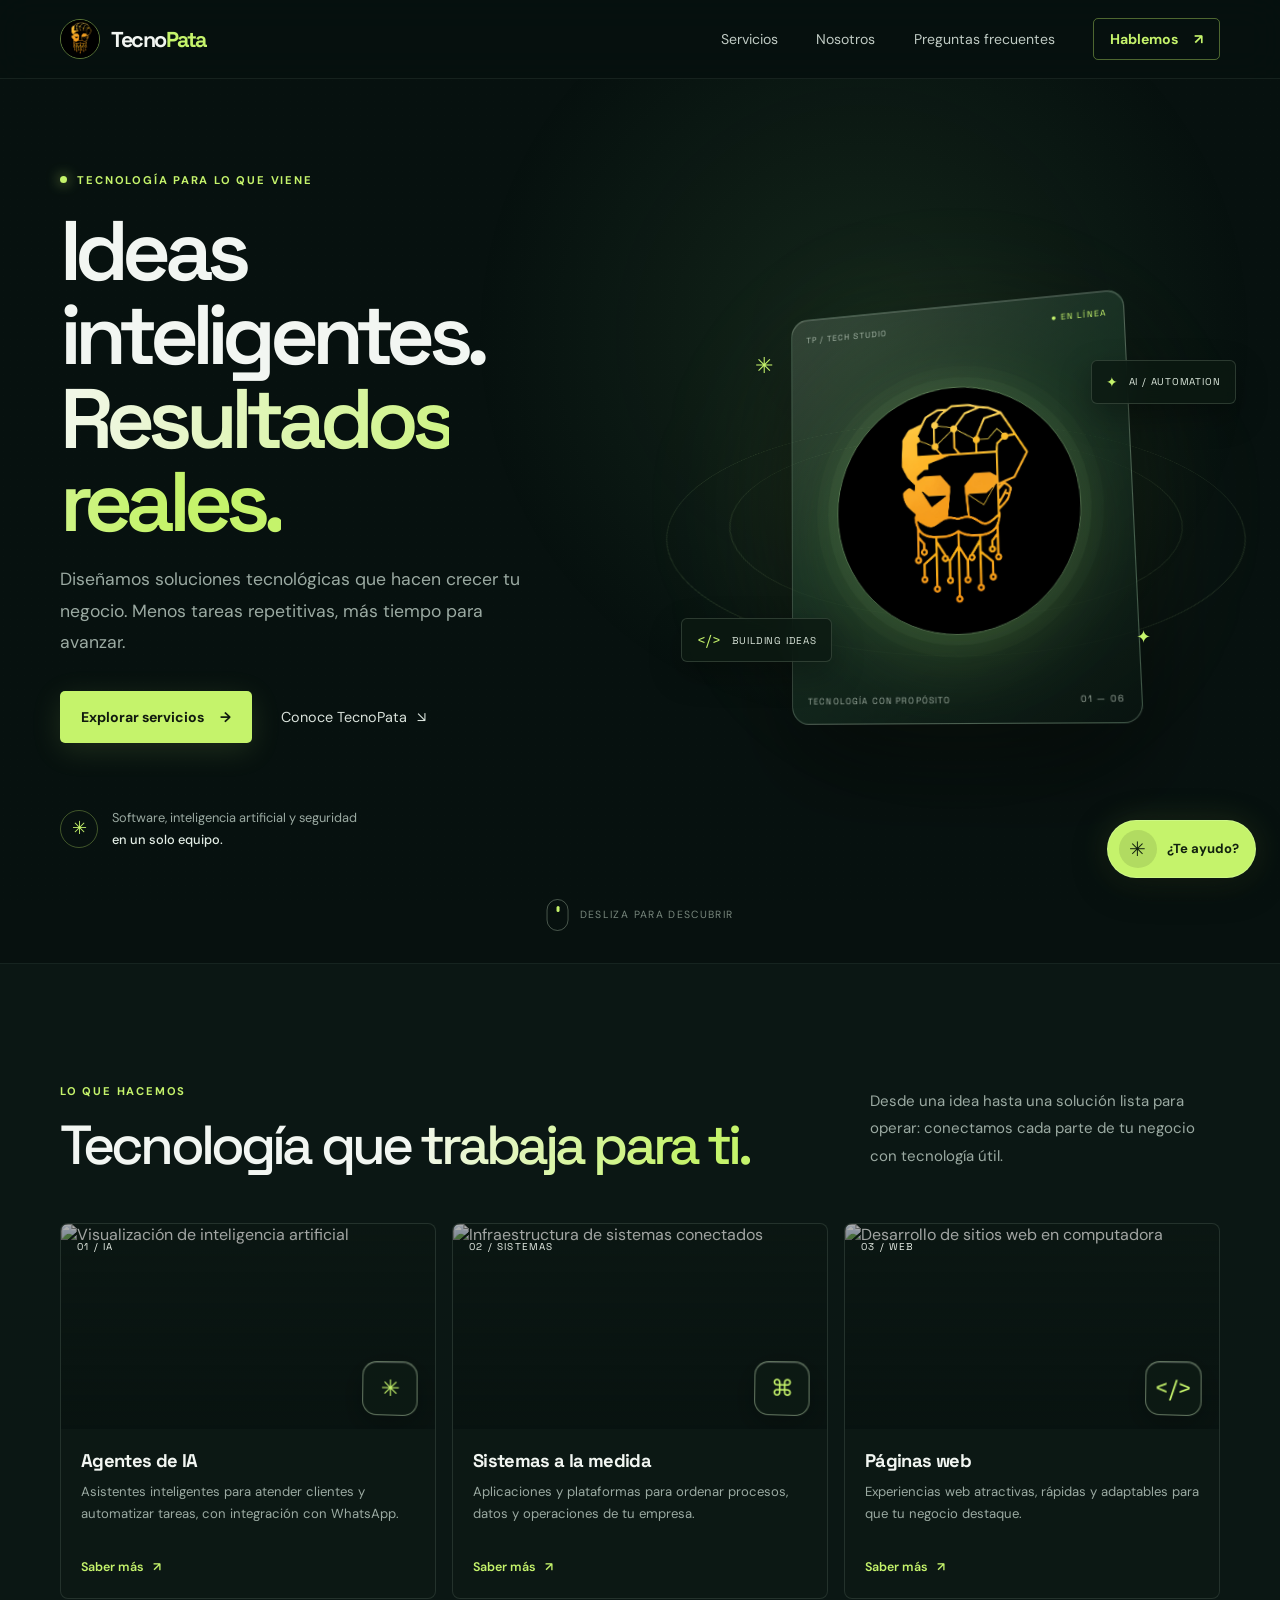
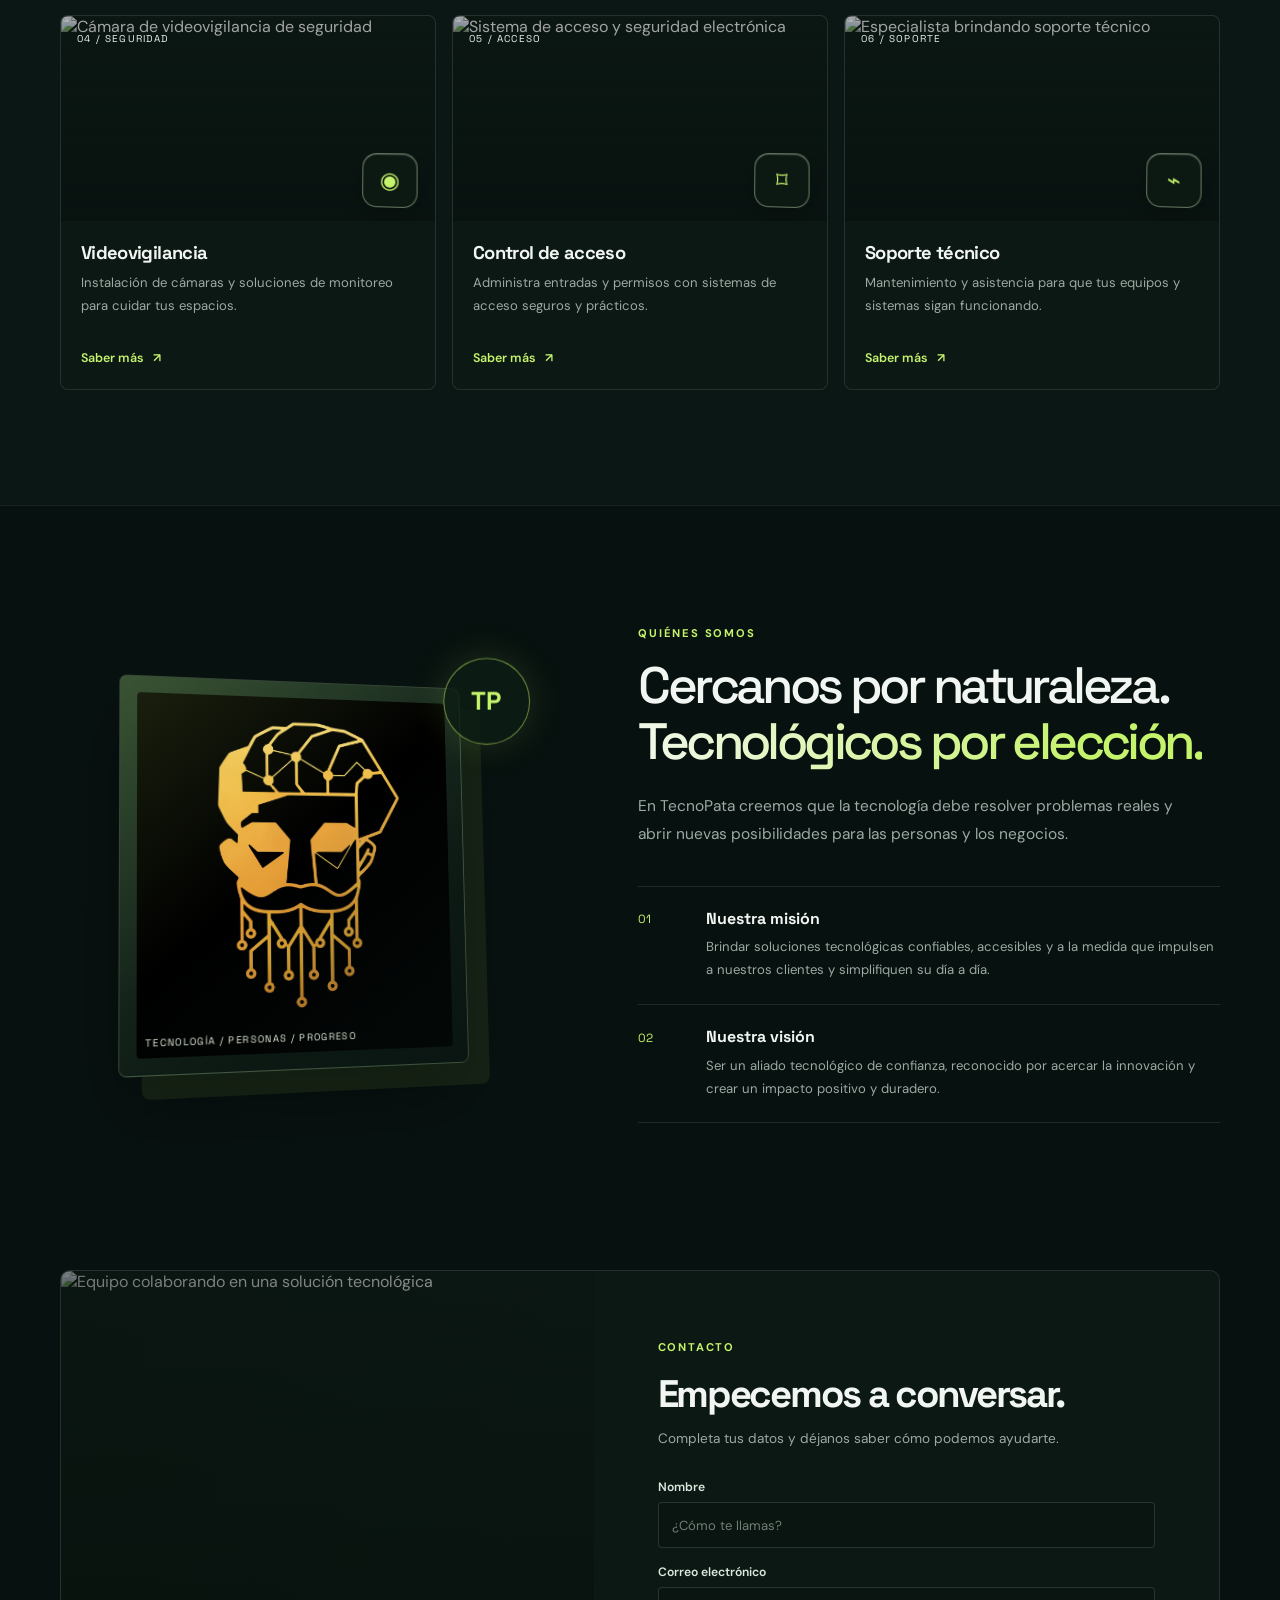
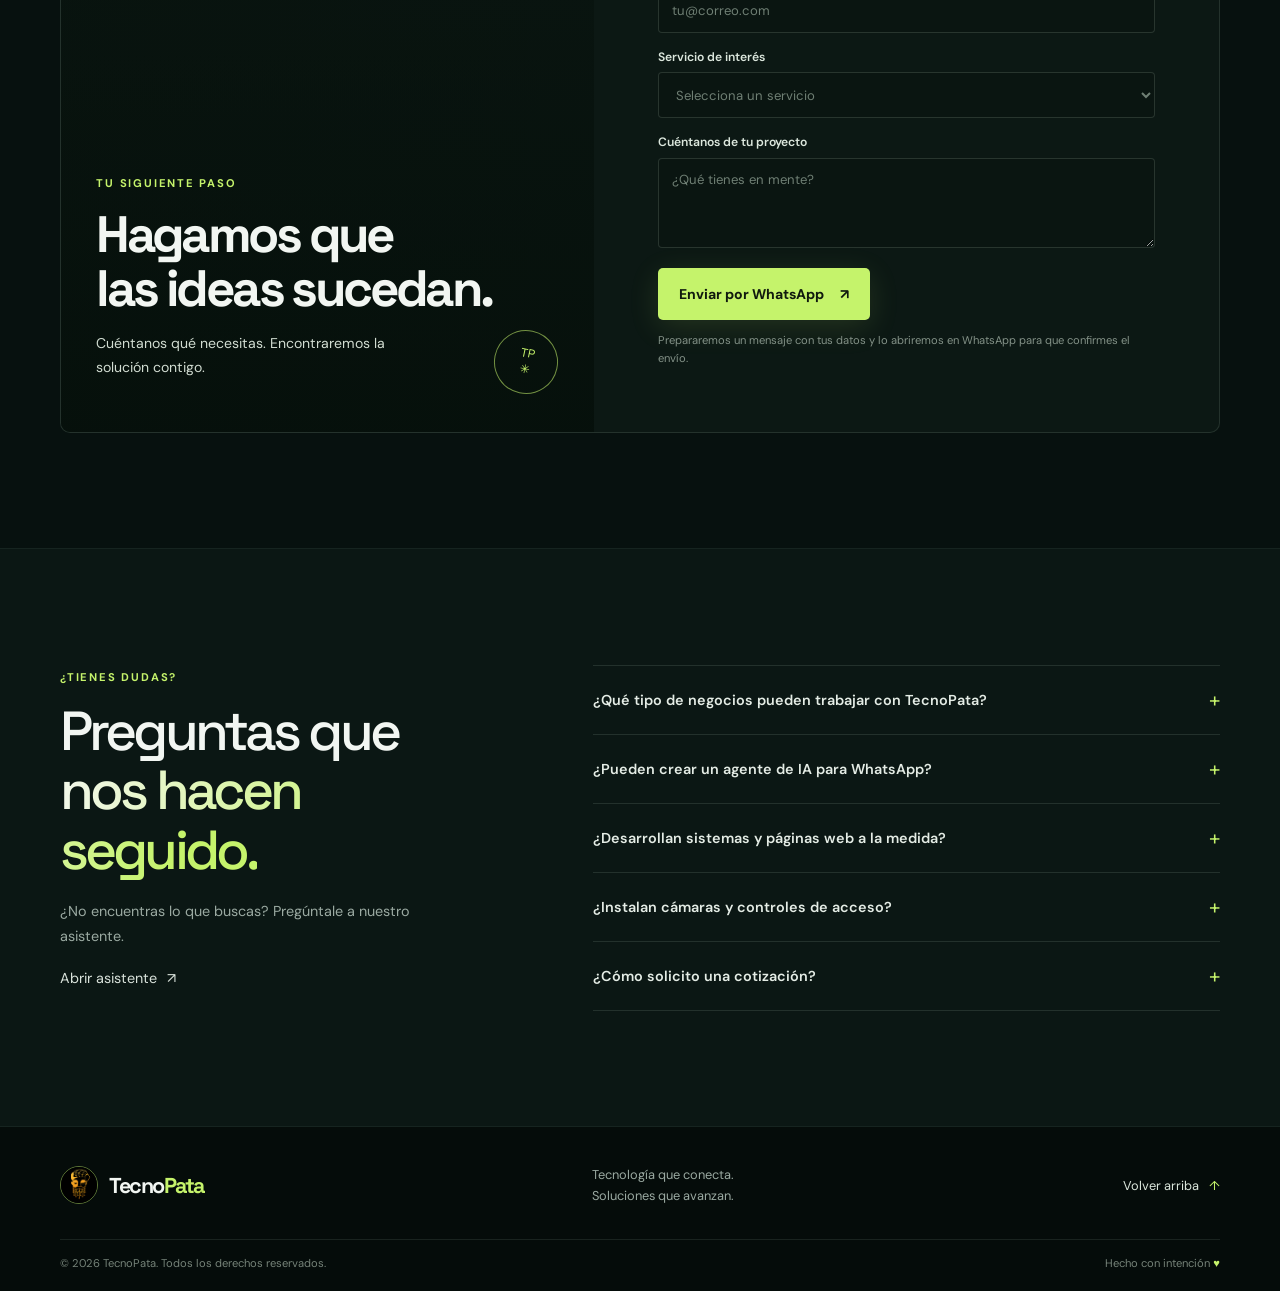
==== commit f55ca461: "Update index.html" ====
--- a/index.html
+++ b/index.html
@@ -187,8 +187,9 @@
                             </select>
                             <label for="contact-message">Cuéntanos de tu proyecto</label>
                             <textarea id="contact-message" name="message" rows="3" placeholder="¿Qué tienes en mente?" required></textarea>
-                            <button class="button button-primary form-submit" type="submit">Preparar mensaje <span aria-hidden="true">↗</span></button>
-                            <p class="form-status" id="form-status" role="status" aria-live="polite">Este formulario es una demostración visual: no envía datos. Al conectar un backend se podrán recibir las solicitudes.</p>
+                            <button class="button button-primary form-submit" type="submit">Enviar por WhatsApp <span aria-hidden="true">↗</span></button>
+                            <p class="form-status" id="form-status" role="status" aria-live="polite">Prepararemos un mensaje con tus datos y lo abriremos en WhatsApp para que confirmes el envío.</p>
+                            <a class="whatsapp-fallback" id="whatsapp-fallback" href="#" target="_blank" rel="noopener noreferrer" hidden>Si WhatsApp no se abrió, haz clic aquí.</a>
                         </form>
                     </div>
                 </div>
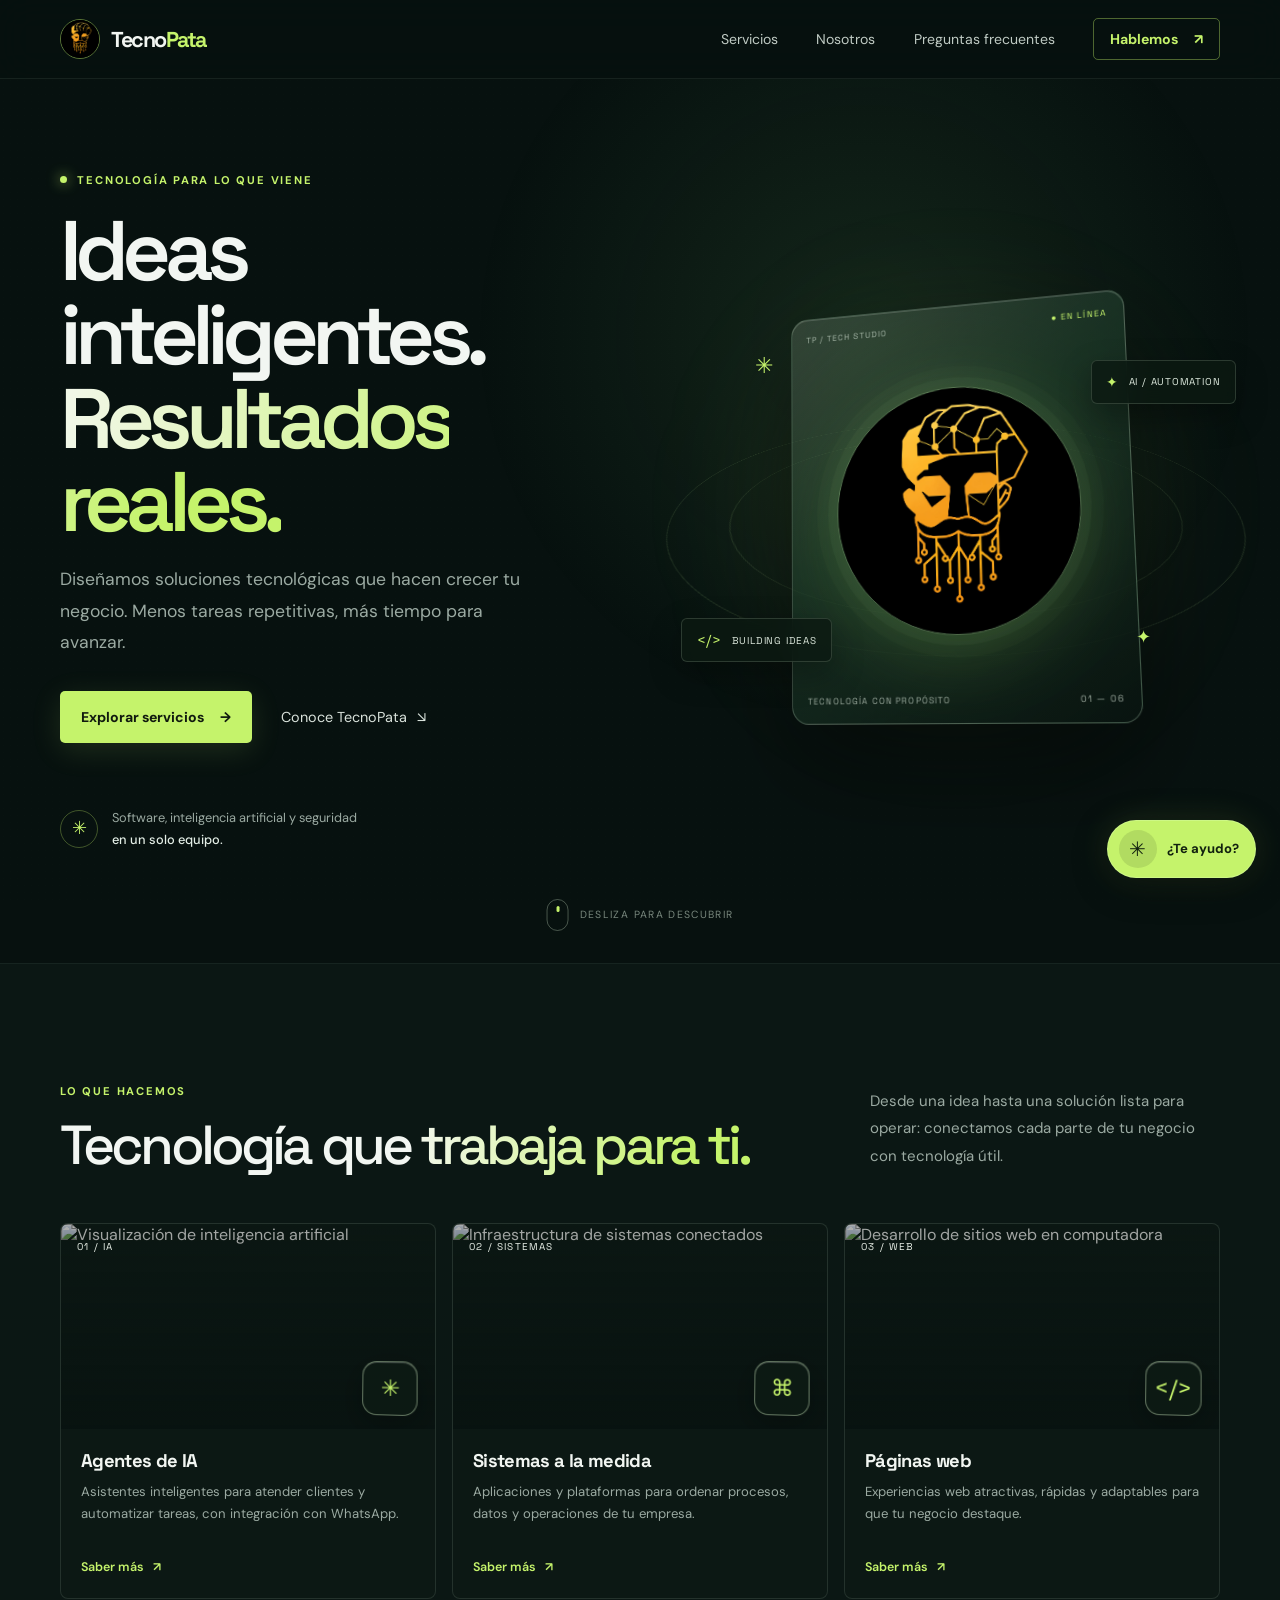
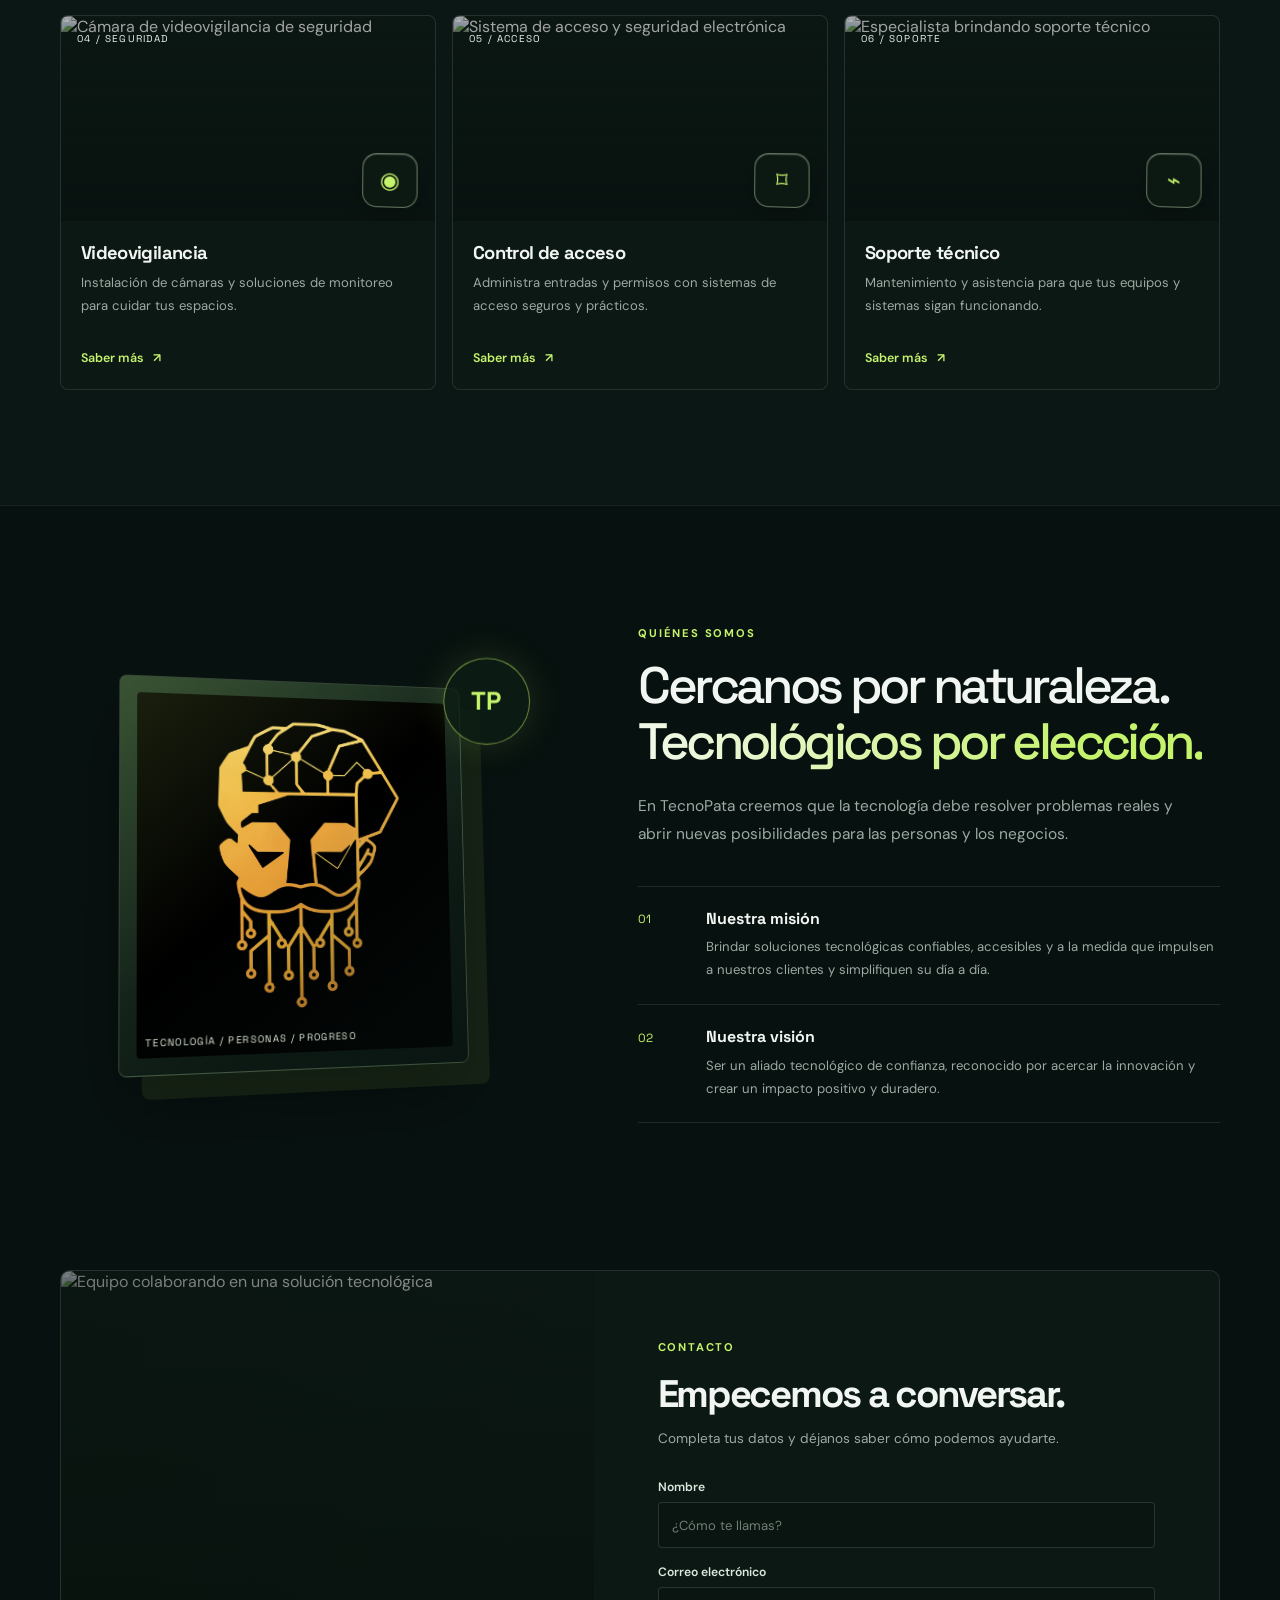
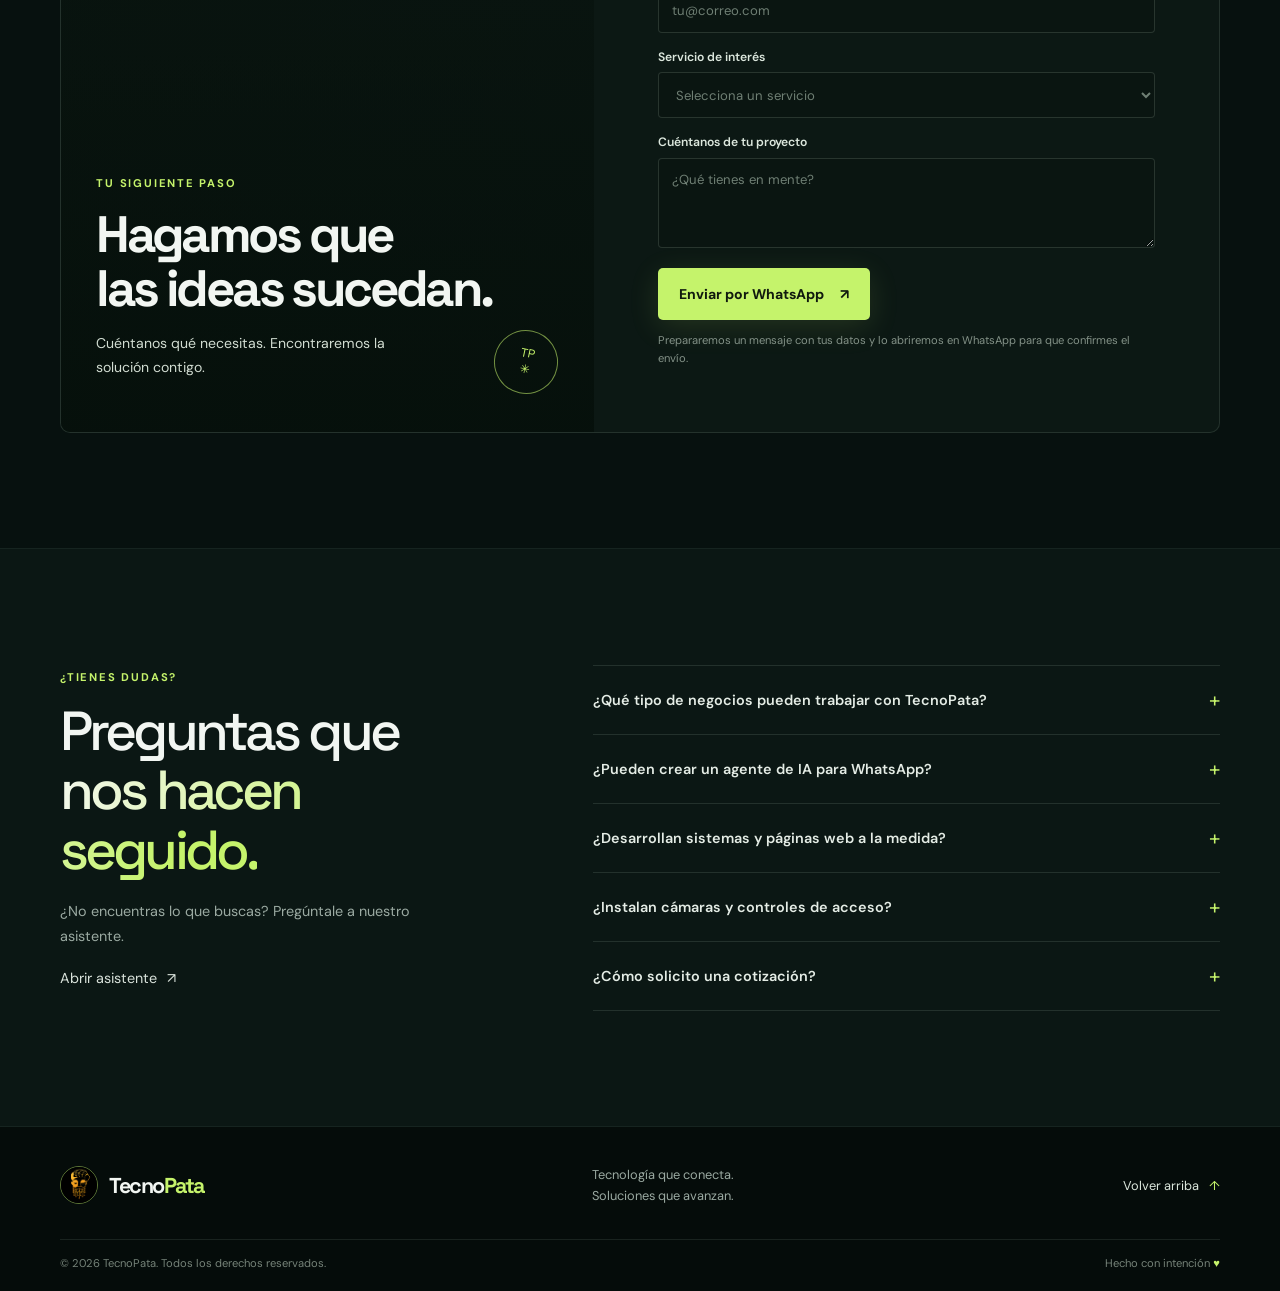
==== commit 74dc43e8: "Update index.html" ====
--- a/index.html
+++ b/index.html
@@ -4,6 +4,16 @@
     <meta charset="UTF-8">
     <meta name="viewport" content="width=device-width, initial-scale=1.0">
     <meta name="theme-color" content="#07110f">
+
+    <!-- Metadatos básicos para WhatsApp y Redes Sociales -->
+    <meta property="og:title" content="Tecnopata | Innovación y Tecnología al Alcance" />
+    <meta property="og:description" content="Explora los mejores proyectos, artículos y soluciones tecnológicas en Tecnopata. ¡Visítanos y descubre más!" />
+    <meta property="og:image" content="https://tecnopata9.github.io/Tecnopata/ruta-de-tu-imagen.jpg" />
+    <meta property="og:url" content="https://tecnopata9.github.io/Tecnopata/" />
+    <meta property="og:type" content="website" />
+    <!-- Para asegurar que la tarjeta se muestre grande (Twitter/X y otras plataformas compatibles) -->
+    <meta name="twitter:card" content="summary_large_image">
+
     <meta name="description" content="TecnoPata crea soluciones tecnológicas a la medida: agentes de IA, sistemas, páginas web, videovigilancia, control de acceso y soporte técnico.">
     <title>TecnoPata | Tecnología que impulsa tu negocio</title>
     <link rel="icon" type="image/jpeg" href="src/Logo.jpeg">
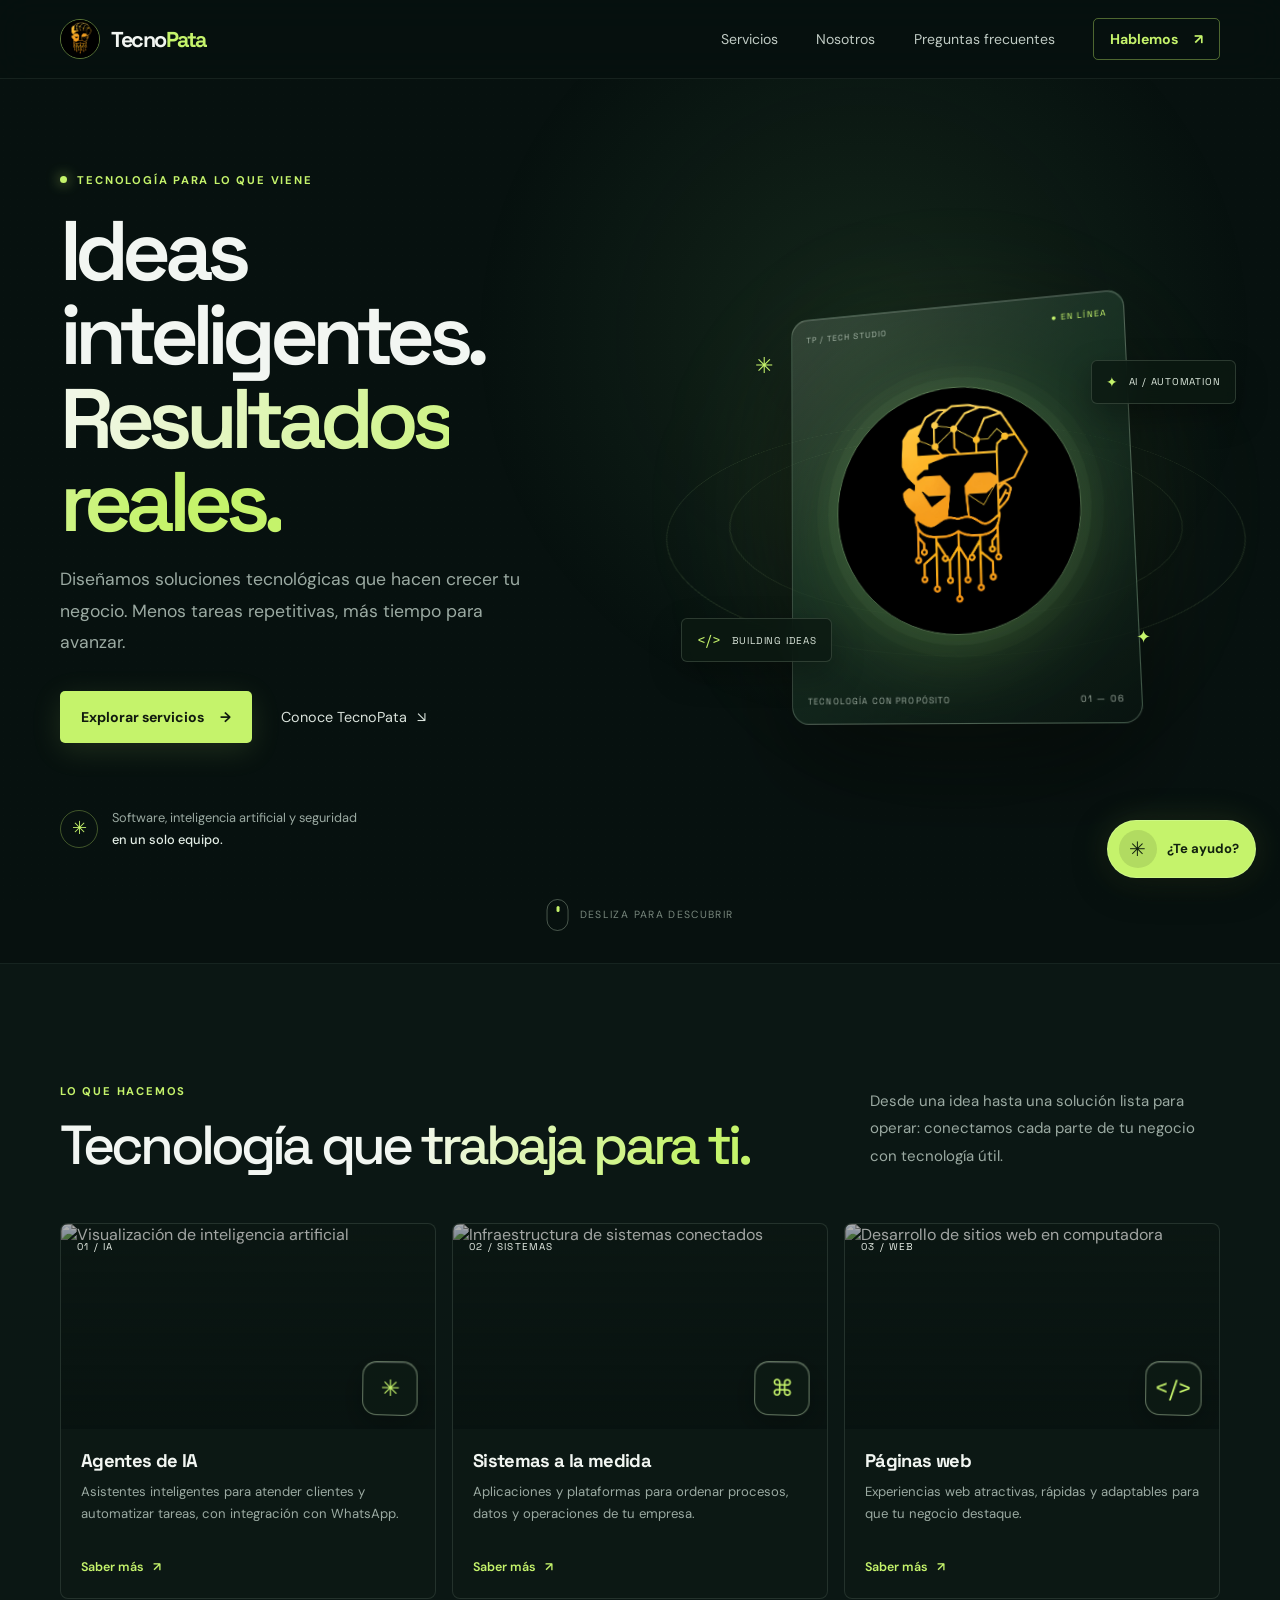
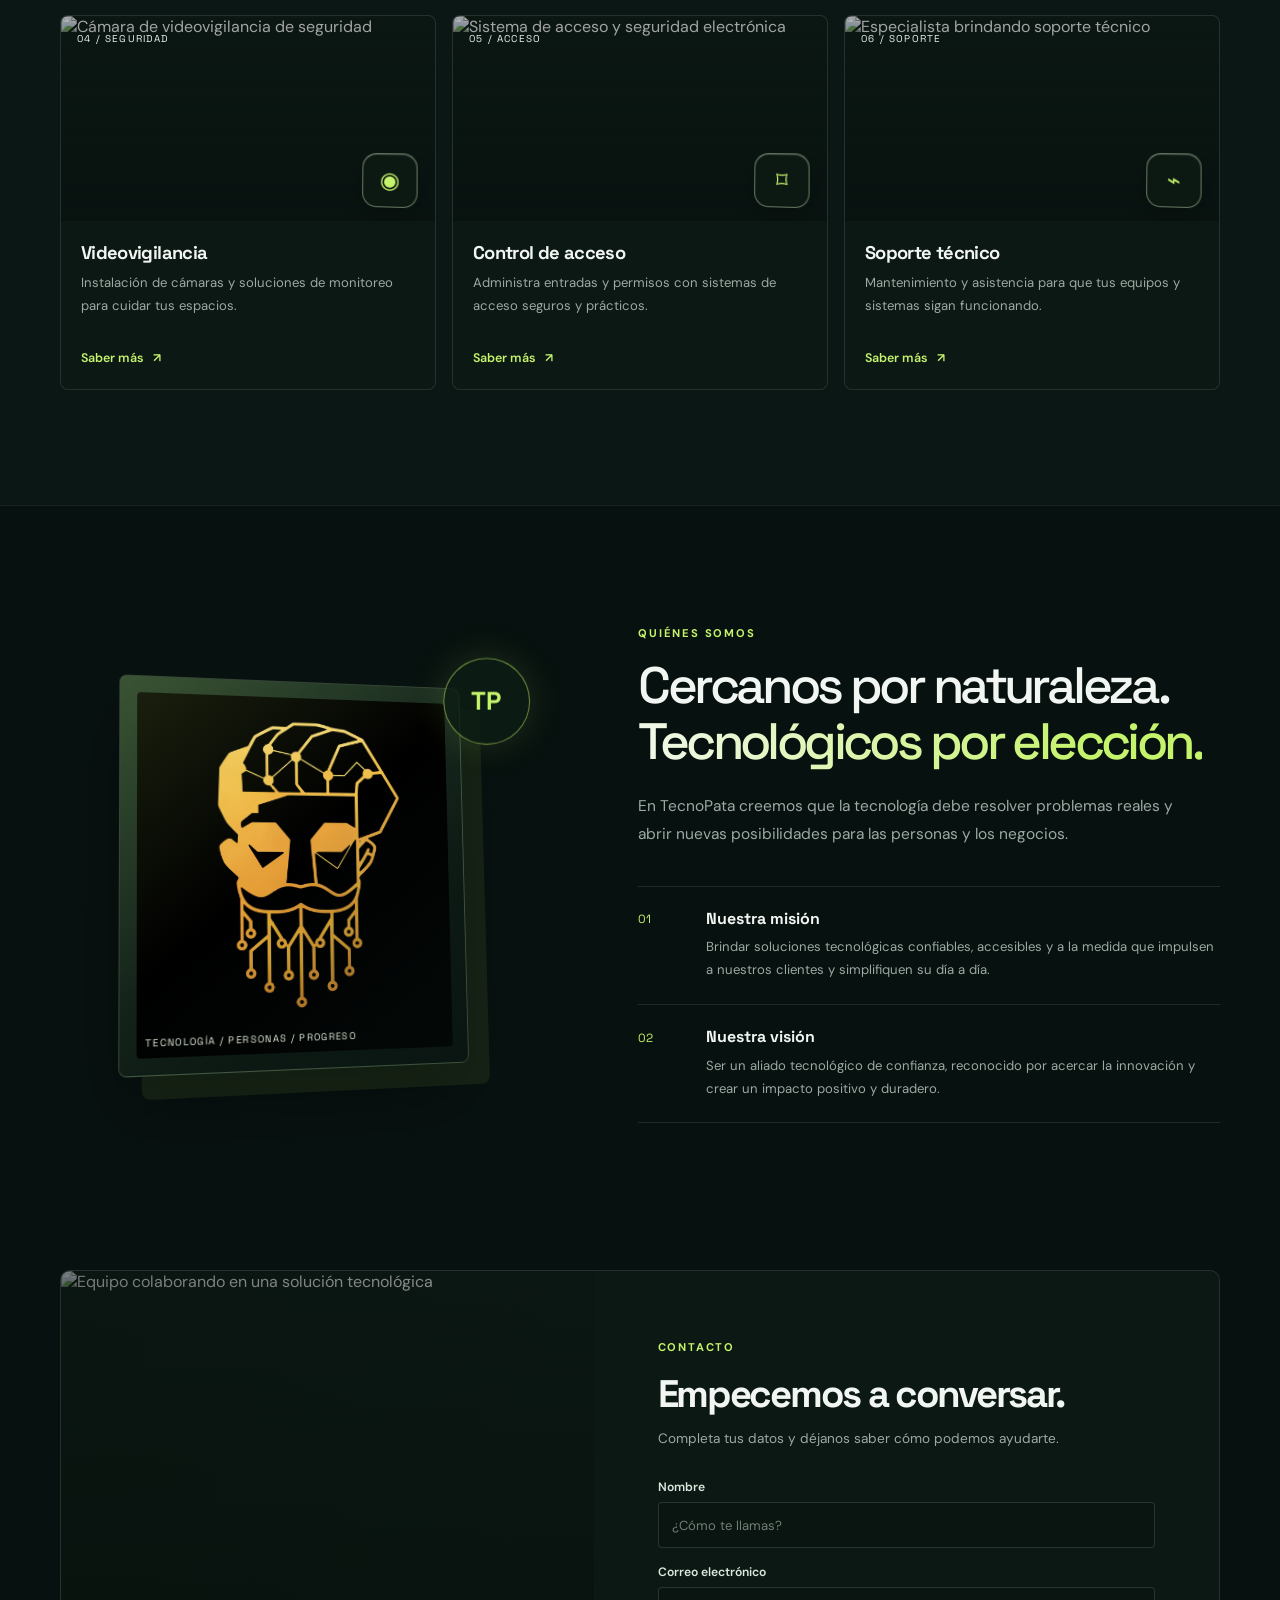
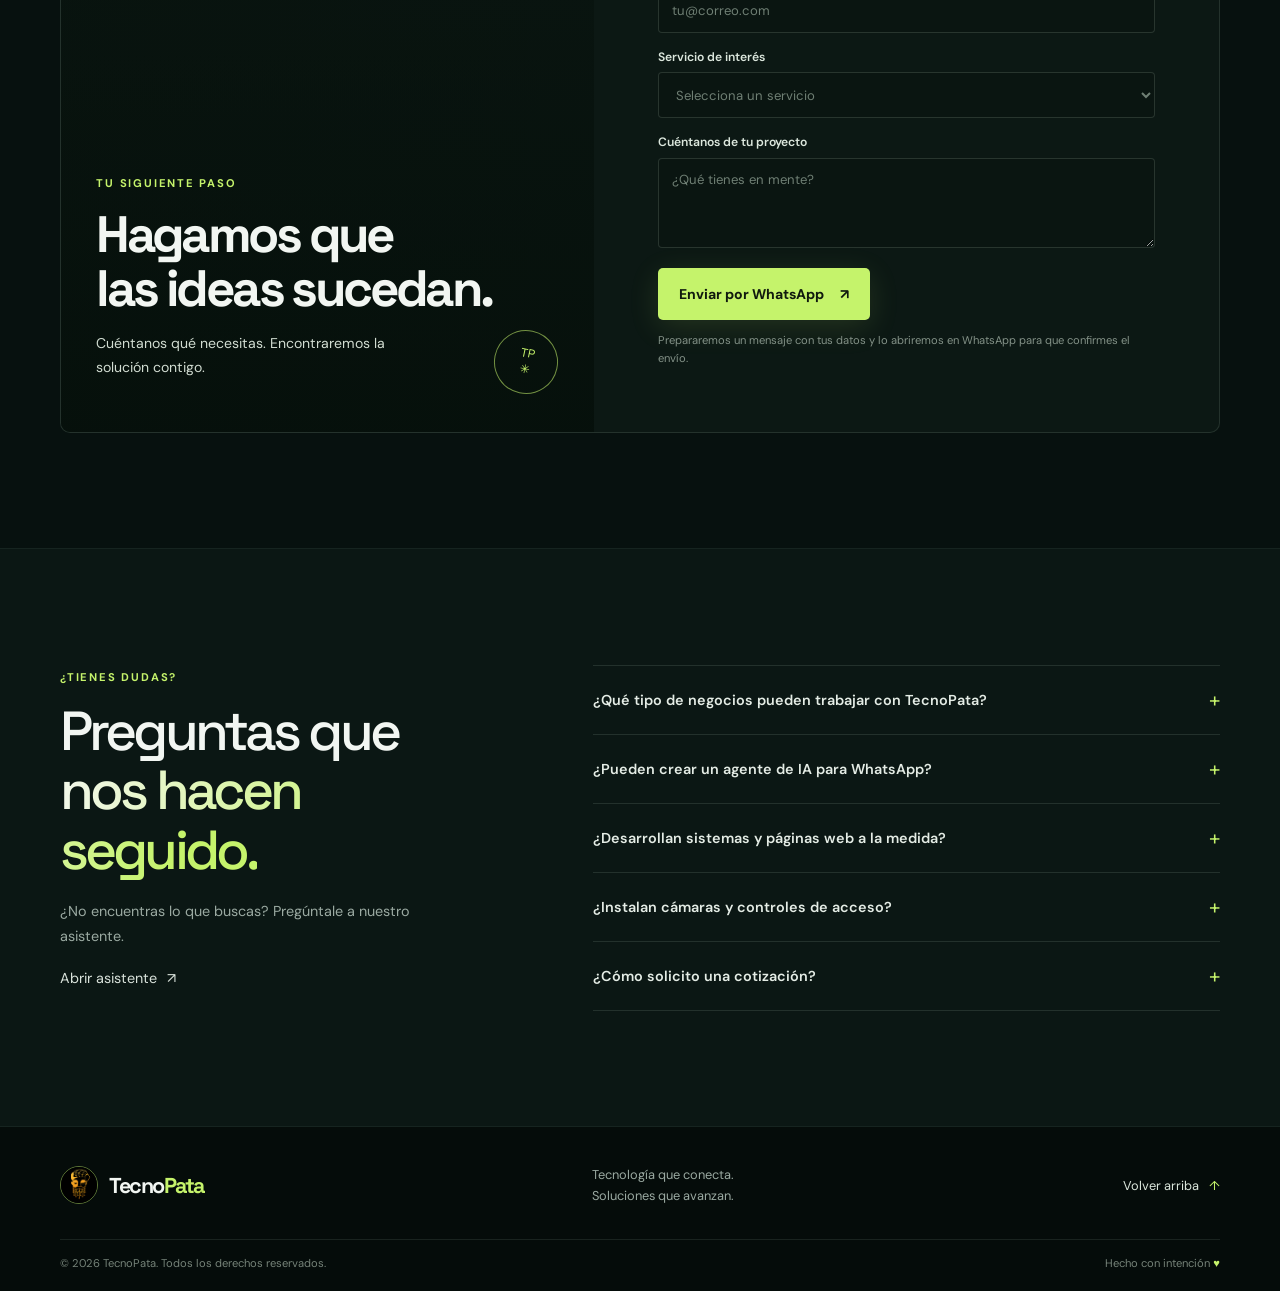
==== commit 428d351e: "Update print statement from 'Hello' to 'Goodbye'" ====
--- a/index.html
+++ b/index.html
@@ -8,9 +8,14 @@
     <!-- Metadatos básicos para WhatsApp y Redes Sociales -->
     <meta property="og:title" content="Tecnopata | Innovación y Tecnología al Alcance" />
     <meta property="og:description" content="Explora los mejores proyectos, artículos y soluciones tecnológicas en Tecnopata. ¡Visítanos y descubre más!" />
-    <meta property="og:image" content="https://tecnopata9.github.io/Tecnopata/ruta-de-tu-imagen.jpg" />
+    <meta property="og:image" content="https://tecnopata9.github.io/Tecnopata/Vista_previa.jpg" />
     <meta property="og:url" content="https://tecnopata9.github.io/Tecnopata/" />
     <meta property="og:type" content="website" />
+    <meta name="keywords" content="agentes de IA, desarrollo web, sistemas a la medida, videovigilancia, control de acceso, soporte técnico, TecnoPata">
+    <meta name="author" content="TecnoPata">
+    <meta name="robots" content="index, follow">
+    <link rel="canonical" href="https://tecnopata9.github.io/Tecnopata/">
+    <meta name="google-site-verification" content="qA6oyW2IUymP99iCIiLC8SJzkd4NyKc4f56zpUwMxM0" />
     <!-- Para asegurar que la tarjeta se muestre grande (Twitter/X y otras plataformas compatibles) -->
     <meta name="twitter:card" content="summary_large_image">
 
